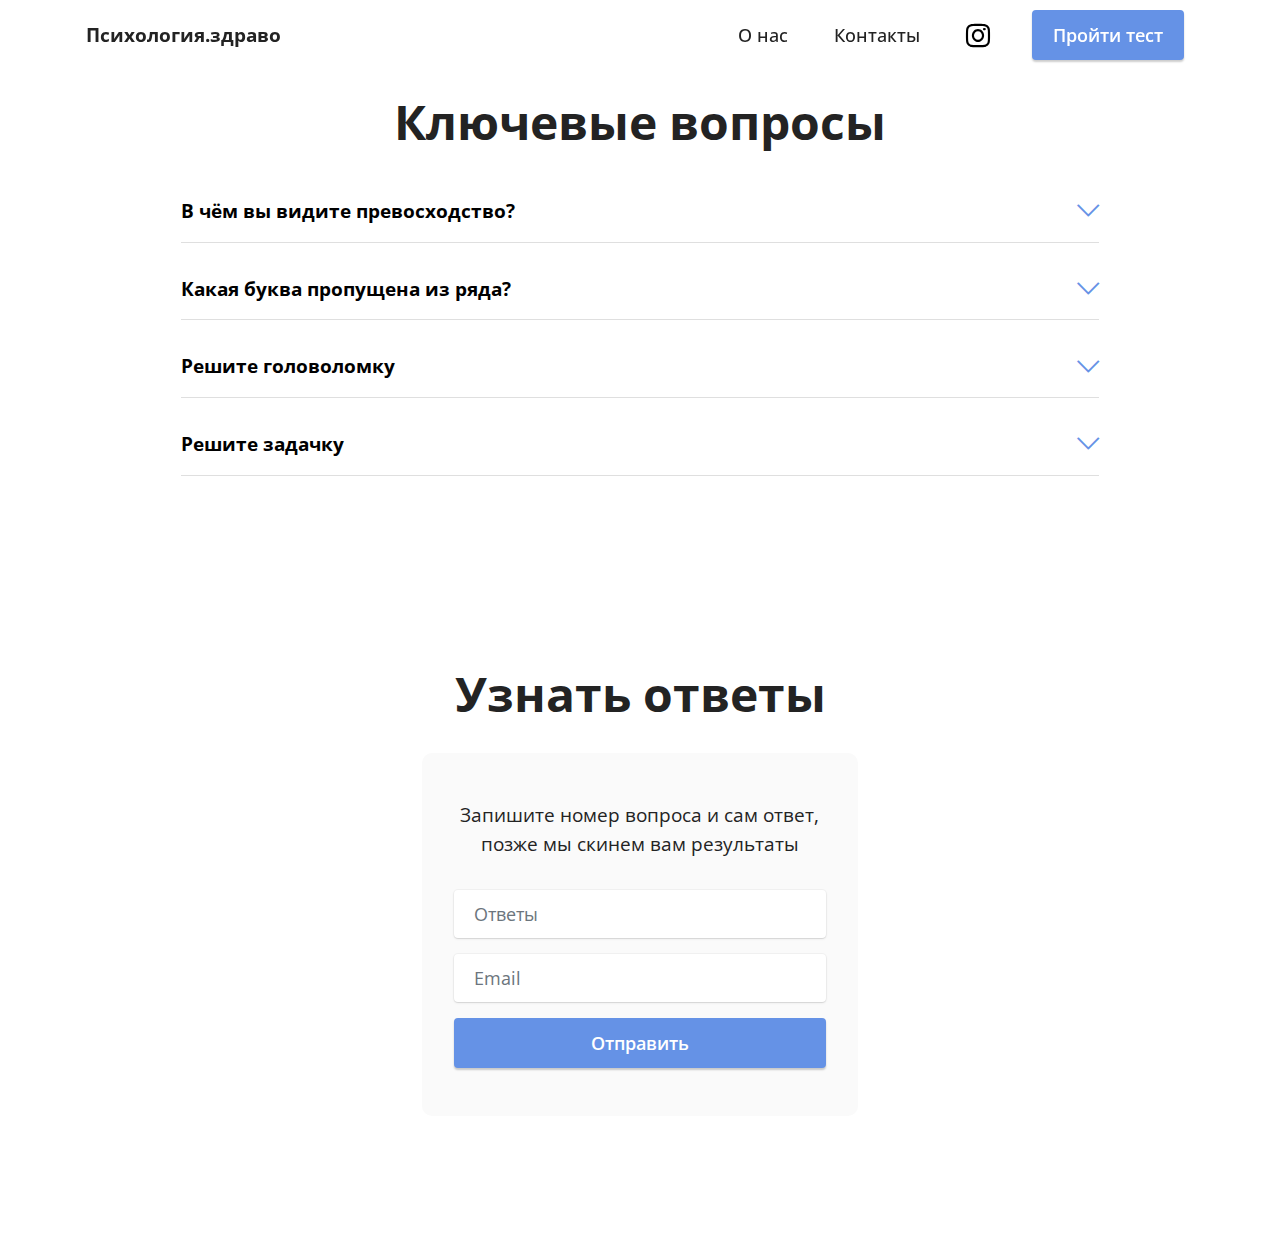
==== page1.html @ 2d4d1497 "Add files via upload" ====
<!DOCTYPE html>
<html  >
<head>
  <!-- Site made with Mobirise Website Builder v5.6.13, https://mobirise.com -->
  <meta charset="UTF-8">
  <meta http-equiv="X-UA-Compatible" content="IE=edge">
  <meta name="generator" content="Mobirise v5.6.13, mobirise.com">
  <meta name="twitter:card" content="summary_large_image"/>
  <meta name="twitter:image:src" content="">
  <meta property="og:image" content="">
  <meta name="twitter:title" content="Тест IQ">
  <meta name="viewport" content="width=device-width, initial-scale=1, minimum-scale=1">
  <link rel="shortcut icon" href="assets/images/asana.png" type="image/x-icon">
  <meta name="description" content="Пройдите тест айкью быстро и качественно, мы зададим вам несколько вопросов, а по окончанию этого вы получите на почту свой результат">
  
  
  <title>Тест IQ</title>
  <link rel="stylesheet" href="assets/web/assets/mobirise-icons2/mobirise2.css">
  <link rel="stylesheet" href="assets/web/assets/mobirise-icons/mobirise-icons.css">
  <link rel="stylesheet" href="assets/bootstrap/css/bootstrap.min.css">
  <link rel="stylesheet" href="assets/bootstrap/css/bootstrap-grid.min.css">
  <link rel="stylesheet" href="assets/bootstrap/css/bootstrap-reboot.min.css">
  <link rel="stylesheet" href="assets/animatecss/animate.css">
  <link rel="stylesheet" href="assets/dropdown/css/style.css">
  <link rel="stylesheet" href="assets/socicon/css/styles.css">
  <link rel="stylesheet" href="assets/theme/css/style.css">
  <link rel="preload" href="https://fonts.googleapis.com/css?family=Open+Sans:300,400,500,600,700,800,300i,400i,500i,600i,700i,800i&display=swap" as="style" onload="this.onload=null;this.rel='stylesheet'">
  <noscript><link rel="stylesheet" href="https://fonts.googleapis.com/css?family=Open+Sans:300,400,500,600,700,800,300i,400i,500i,600i,700i,800i&display=swap"></noscript>
  <link rel="preload" as="style" href="assets/mobirise/css/mbr-additional.css"><link rel="stylesheet" href="assets/mobirise/css/mbr-additional.css" type="text/css">
  
  
  
  
</head>
<body>
  
  <section data-bs-version="5.1" class="menu menu3 cid-tv5mpr5dUQ" once="menu" id="menu3-5">
    
    <nav class="navbar navbar-dropdown navbar-fixed-top navbar-expand-lg">
        <div class="container">
            <div class="navbar-brand">
                
                <span class="navbar-caption-wrap"><a class="navbar-caption text-black text-primary display-7" href="index.html#header9-2">Психология.здраво</a></span>
            </div>
            <button class="navbar-toggler" type="button" data-toggle="collapse" data-bs-toggle="collapse" data-target="#navbarSupportedContent" data-bs-target="#navbarSupportedContent" aria-controls="navbarNavAltMarkup" aria-expanded="false" aria-label="Toggle navigation">
                <div class="hamburger">
                    <span></span>
                    <span></span>
                    <span></span>
                    <span></span>
                </div>
            </button>
            <div class="collapse navbar-collapse" id="navbarSupportedContent">
                <ul class="navbar-nav nav-dropdown" data-app-modern-menu="true"><li class="nav-item"><a class="nav-link link text-black text-primary display-4" href="index.html#features6-3">О нас</a></li>
                    
                    <li class="nav-item"><a class="nav-link link text-black text-primary display-4" href="index.html#form4-4">Контакты</a>
                    </li></ul>
                <div class="icons-menu">
                    <a class="iconfont-wrapper" href="https://instagram.com/804iq" target="_blank">
                        <span class="p-2 mbr-iconfont socicon-instagram socicon"></span>
                    </a>
                    
                    
                    
                </div>
                <div class="navbar-buttons mbr-section-btn"><a class="btn btn-primary display-4" href="index.html#header9-2">Пройти тест</a></div>
            </div>
        </div>
    </nav>
</section>

<section data-bs-version="5.1" class="content17 cid-tv5za9JLR6" id="content17-6">

    

    
    
    
    <div class="container">
        
            <div class="row justify-content-center">
                <div class="col-12 col-md-10">
                    <div class="section-head align-center mb-4">
                        <h3 class="mbr-section-title mb-0 mbr-fonts-style display-2"><strong>Ключевые вопросы</strong></h3>
                        
                    </div>
                    
                    <div id="bootstrap-toggle" class="toggle-panel accordionStyles tab-content">
                        <div class="card mb-3">
                            <div class="card-header" role="tab" id="headingOne">
                                <a role="button" class="collapsed panel-title text-black" data-toggle="collapse" data-bs-toggle="collapse" data-core="" href="#collapse1_6" aria-expanded="false" aria-controls="collapse1">
                                    <h6 class="panel-title-edit mbr-fonts-style mb-0 display-7"><strong>В чём вы видите превосходство?</strong></h6>
                                    <span class="sign mbr-iconfont mbri-arrow-down"></span>
                                </a>
                            </div>
                            <div id="collapse1_6" class="panel-collapse noScroll collapse" role="tabpanel" aria-labelledby="headingOne">
                                <div class="panel-body">
                                    <p class="mbr-fonts-style panel-text display-7"><a href="page1.html#form7-7" class="text-primary">Ответить можно здесь</a></p>
                                </div>
                            </div>
                        </div>
                        <div class="card mb-3">
                            <div class="card-header" role="tab" id="headingTwo">
                                <a role="button" class="collapsed panel-title text-black" data-toggle="collapse" data-bs-toggle="collapse" data-core="" href="#collapse2_6" aria-expanded="false" aria-controls="collapse2">
                                    <h6 class="panel-title-edit mbr-fonts-style mb-0 display-7"><strong>Какая буква пропущена из ряда?</strong></h6>
                                    <span class="sign mbr-iconfont mbri-arrow-down"></span>
                                </a>

                            </div>
                            <div id="collapse2_6" class="panel-collapse noScroll collapse" role="tabpanel" aria-labelledby="headingTwo">
                                <div class="panel-body">
                                    <p class="mbr-fonts-style panel-text display-7">Задача: Й, Ц, У, К, Е, <strong>?</strong>, Г, Ш, Т, <strong>?</strong>, Б<br><a href="page1.html#form7-7" class="text-primary">Ответить</a></p>
                                </div>
                            </div>
                        </div>
                        <div class="card mb-3">
                            <div class="card-header" role="tab" id="headingThree">
                                <a role="button" class="collapsed panel-title text-black" data-toggle="collapse" data-bs-toggle="collapse" data-core="" href="#collapse3_6" aria-expanded="false" aria-controls="collapse3">
                                    <h6 class="panel-title-edit mbr-fonts-style mb-0 display-7"><strong>Решите головоломку</strong></h6>
                                    <span class="sign mbr-iconfont mbri-arrow-down"></span>
                                </a>
                            </div>
                            <div id="collapse3_6" class="panel-collapse noScroll collapse" role="tabpanel" aria-labelledby="headingThree">
                                <div class="panel-body">
                                    <p class="mbr-fonts-style panel-text display-7">Задача:&nbsp;У Олиной мамы пять дочек:&nbsp;Вика, Аня, Марта, Кира...&nbsp;Как зовут пятую?<br><a href="page1.html#form7-7" class="text-primary">Ответить</a></p>
                                </div>
                            </div>
                        </div>
                        <div class="card mb-3">
                            <div class="card-header" role="tab" id="headingThree">
                                <a role="button" class="collapsed panel-title text-black" data-toggle="collapse" data-bs-toggle="collapse" data-core="" href="#collapse4_6" aria-expanded="false" aria-controls="collapse4">
                                    <h6 class="panel-title-edit mbr-fonts-style mb-0 display-7"><strong>Решите задачку</strong></h6>
                                    <span class="sign mbr-iconfont mbri-arrow-down"></span>
                                </a>
                            </div>
                            <div id="collapse4_6" class="panel-collapse noScroll collapse" role="tabpanel" aria-labelledby="headingThree">
                                <div class="panel-body">
                                    <p class="mbr-fonts-style panel-text display-7">Задача: A = 5, B = 6,&nbsp;<br>A + B + C + F = 35<br>F = 20 C-?<br><a href="page1.html#form7-7" class="text-primary">Ответить</a></p>
                                </div>
                            </div>
                        </div>
                        
                        
                    </div>
                </div>
            </div>
        </div>
</section>

<section data-bs-version="5.1" class="form7 cid-tv5AXmOUPk" id="form7-7">
    
    
    <div class="container">
        <div class="mbr-section-head">
            <h3 class="mbr-section-title mbr-fonts-style align-center mb-0 display-2">
                <strong>Узнать ответы</strong></h3>
            
        </div>
        <div class="row justify-content-center mt-4">
            <div class="col-lg-8 mx-auto mbr-form" data-form-type="formoid">
                <form action="https://mobirise.eu/" method="POST" class="mbr-form form-with-styler mx-auto" data-form-title="Form Name"><input type="hidden" name="email" data-form-email="true" value="tajCOZsNM5Z9wpF9ktqjJ62nIqfDbxr8/56FH30RCK6PD4vk6L/sU8yWtzerhhw2M1IbsQ3gf+SK5UdY8SZ51PmZENV7bjsayRoNKy1SB1GEe6fpuJ5K7o0EusLsfrA8">
                    <p class="mbr-text mbr-fonts-style align-center mb-4 display-7">
                        Запишите номер вопроса и сам ответ, позже мы скинем вам результаты</p>
                    <div class="row">
                        <div hidden="hidden" data-form-alert="" class="alert alert-success col-12">Спасибо за прохождение!</div>
                        <div hidden="hidden" data-form-alert-danger="" class="alert alert-danger col-12">
                            Oops...! some problem!
                        </div>
                    </div>
                    <div class="dragArea row">
                        <div class="col-lg-12 col-md-12 col-sm-12 form-group mb-3" data-for="name">
                            <input type="text" name="name" placeholder="Ответы" data-form-field="name" class="form-control" value="" id="name-form7-7">
                        </div>
                        <div class="col-lg-12 col-md-12 col-sm-12 form-group mb-3" data-for="email">
                            <input type="email" name="email" placeholder="Email" data-form-field="email" class="form-control" value="" id="email-form7-7">
                        </div>
                        
                        <div class="col-auto mbr-section-btn align-center"><button type="submit" class="btn btn-primary display-4">Отправить</button></div>
                    </div>
                </form>
            </div>
        </div>
    </div>
</section><section class="display-7" style="padding: 0;align-items: center;justify-content: center;flex-wrap: wrap;    align-content: center;display: flex;position: relative;height: 4rem;"><a href="https://mobiri.se/2870468" style="flex: 1 1;height: 4rem;position: absolute;width: 100%;z-index: 1;"><img alt="" style="height: 4rem;" src="[data-uri]"></a><p style="margin: 0;text-align: center;" class="display-7">Designed with &#8204;</p><a style="z-index:1" href="https://mobirise.com"> Website Builder Software</a></section><script src="assets/bootstrap/js/bootstrap.bundle.min.js"></script>  <script src="assets/smoothscroll/smooth-scroll.js"></script>  <script src="assets/ytplayer/index.js"></script>  <script src="assets/dropdown/js/navbar-dropdown.js"></script>  <script src="assets/mbr-switch-arrow/mbr-switch-arrow.js"></script>  <script src="assets/theme/js/script.js"></script>  <script src="assets/formoid/formoid.min.js"></script>  
  
  
 <div id="scrollToTop" class="scrollToTop mbr-arrow-up"><a style="text-align: center;"><i class="mbr-arrow-up-icon mbr-arrow-up-icon-cm cm-icon cm-icon-smallarrow-up"></i></a></div>
    <input name="animation" type="hidden">
  </body>
</html>
---- assets/web/assets/mobirise-icons2/mobirise2.css ----
@font-face {
  font-family: 'Moririse2';
  font-display: swap;
  src:  url('mobirise2.eot?f2bix4');
  src:  url('mobirise2.eot?f2bix4#iefix') format('embedded-opentype'),
    url('mobirise2.ttf?f2bix4') format('truetype'),
    url('mobirise2.woff?f2bix4') format('woff'),
    url('mobirise2.svg?f2bix4#mobirise2') format('svg');
  font-weight: normal;
  font-style: normal;
}

[class^="mobi-"], [class*=" mobi-"] {
  /* use !important to prevent issues with browser extensions that change fonts */
  font-family: 'Moririse2' !important;
  speak: none;
  font-style: normal;
  font-weight: normal;
  font-variant: normal;
  text-transform: none;
  line-height: 1;

  /* Better Font Rendering =========== */
  -webkit-font-smoothing: antialiased;
  -moz-osx-font-smoothing: grayscale;
}

.mobi-mbri-add-submenu:before {
  content: "\e900";
}
.mobi-mbri-alert:before {
  content: "\e901";
}
.mobi-mbri-align-center:before {
  content: "\e902";
}
.mobi-mbri-align-justify:before {
  content: "\e903";
}
.mobi-mbri-align-left:before {
  content: "\e904";
}
.mobi-mbri-align-right:before {
  content: "\e905";
}
.mobi-mbri-android:before {
  content: "\e906";
}
.mobi-mbri-apple:before {
  content: "\e907";
}
.mobi-mbri-arrow-down:before {
  content: "\e908";
}
.mobi-mbri-arrow-next:before {
  content: "\e909";
}
.mobi-mbri-arrow-prev:before {
  content: "\e90a";
}
.mobi-mbri-arrow-up:before {
  content: "\e90b";
}
.mobi-mbri-bold:before {
  content: "\e90c";
}
.mobi-mbri-bookmark:before {
  content: "\e90d";
}
.mobi-mbri-bootstrap:before {
  content: "\e90e";
}
.mobi-mbri-briefcase:before {
  content: "\e90f";
}
.mobi-mbri-browse:before {
  content: "\e910";
}
.mobi-mbri-bulleted-list:before {
  content: "\e911";
}
.mobi-mbri-calendar:before {
  content: "\e912";
}
.mobi-mbri-camera:before {
  content: "\e913";
}
.mobi-mbri-cart-add:before {
  content: "\e914";
}
.mobi-mbri-cart-full:before {
  content: "\e915";
}
.mobi-mbri-cash:before {
  content: "\e916";
}
.mobi-mbri-change-style:before {
  content: "\e917";
}
.mobi-mbri-chat:before {
  content: "\e918";
}
.mobi-mbri-clock:before {
  content: "\e919";
}
.mobi-mbri-close:before {
  content: "\e91a";
}
.mobi-mbri-cloud:before {
  content: "\e91b";
}
.mobi-mbri-code:before {
  content: "\e91c";
}
.mobi-mbri-contact-form:before {
  content: "\e91d";
}
.mobi-mbri-credit-card:before {
  content: "\e91e";
}
.mobi-mbri-cursor-click:before {
  content: "\e91f";
}
.mobi-mbri-cust-feedback:before {
  content: "\e920";
}
.mobi-mbri-database:before {
  content: "\e921";
}
.mobi-mbri-delivery:before {
  content: "\e922";
}
.mobi-mbri-desktop:before {
  content: "\e923";
}
.mobi-mbri-devices:before {
  content: "\e924";
}
.mobi-mbri-down:before {
  content: "\e925";
}
.mobi-mbri-download-2:before {
  content: "\e926";
}
.mobi-mbri-download:before {
  content: "\e927";
}
.mobi-mbri-drag-n-drop-2:before {
  content: "\e928";
}
.mobi-mbri-drag-n-drop:before {
  content: "\e929";
}
.mobi-mbri-edit-2:before {
  content: "\e92a";
}
.mobi-mbri-edit:before {
  content: "\e92b";
}
.mobi-mbri-error:before {
  content: "\e92c";
}
.mobi-mbri-extension:before {
  content: "\e92d";
}
.mobi-mbri-features:before {
  content: "\e92e";
}
.mobi-mbri-file:before {
  content: "\e92f";
}
.mobi-mbri-flag:before {
  content: "\e930";
}
.mobi-mbri-folder:before {
  content: "\e931";
}
.mobi-mbri-gift:before {
  content: "\e932";
}
.mobi-mbri-github:before {
  content: "\e933";
}
.mobi-mbri-globe-2:before {
  content: "\e934";
}
.mobi-mbri-globe:before {
  content: "\e935";
}
.mobi-mbri-growing-chart:before {
  content: "\e936";
}
.mobi-mbri-hearth:before {
  content: "\e937";
}
.mobi-mbri-help:before {
  content: "\e938";
}
.mobi-mbri-home:before {
  content: "\e939";
}
.mobi-mbri-hot-cup:before {
  content: "\e93a";
}
.mobi-mbri-idea:before {
  content: "\e93b";
}
.mobi-mbri-image-gallery:before {
  content: "\e93c";
}
.mobi-mbri-image-slider:before {
  content: "\e93d";
}
.mobi-mbri-info:before {
  content: "\e93e";
}
.mobi-mbri-italic:before {
  content: "\e93f";
}
.mobi-mbri-key:before {
  content: "\e940";
}
.mobi-mbri-laptop:before {
  content: "\e941";
}
.mobi-mbri-layers:before {
  content: "\e942";
}
.mobi-mbri-left-right:before {
  content: "\e943";
}
.mobi-mbri-left:before {
  content: "\e944";
}
.mobi-mbri-letter:before {
  content: "\e945";
}
.mobi-mbri-like:before {
  content: "\e946";
}
.mobi-mbri-link:before {
  content: "\e947";
}
.mobi-mbri-lock:before {
  content: "\e948";
}
.mobi-mbri-login:before {
  content: "\e949";
}
.mobi-mbri-logout:before {
  content: "\e94a";
}
.mobi-mbri-magic-stick:before {
  content: "\e94b";
}
.mobi-mbri-map-pin:before {
  content: "\e94c";
}
.mobi-mbri-menu:before {
  content: "\e94d";
}
.mobi-mbri-mobile-2:before {
  content: "\e94e";
}
.mobi-mbri-mobile-horizontal:before {
  content: "\e94f";
}
.mobi-mbri-mobile:before {
  content: "\e950";
}
.mobi-mbri-mobirise:before {
  content: "\e951";
}
.mobi-mbri-more-horizontal:before {
  content: "\e952";
}
.mobi-mbri-more-vertical:before {
  content: "\e953";
}
.mobi-mbri-music:before {
  content: "\e954";
}
.mobi-mbri-new-file:before {
  content: "\e955";
}
.mobi-mbri-numbered-list:before {
  content: "\e956";
}
.mobi-mbri-opened-folder:before {
  content: "\e957";
}
.mobi-mbri-pages:before {
  content: "\e958";
}
.mobi-mbri-paper-plane:before {
  content: "\e959";
}
.mobi-mbri-paperclip:before {
  content: "\e95a";
}
.mobi-mbri-phone:before {
  content: "\e95b";
}
.mobi-mbri-photo:before {
  content: "\e95c";
}
.mobi-mbri-photos:before {
  content: "\e95d";
}
.mobi-mbri-pin:before {
  content: "\e95e";
}
.mobi-mbri-play:before {
  content: "\e95f";
}
.mobi-mbri-plus:before {
  content: "\e960";
}
.mobi-mbri-preview:before {
  content: "\e961";
}
.mobi-mbri-print:before {
  content: "\e962";
}
.mobi-mbri-protect:before {
  content: "\e963";
}
.mobi-mbri-question:before {
  content: "\e964";
}
.mobi-mbri-quote-left:before {
  content: "\e965";
}
.mobi-mbri-quote-right:before {
  content: "\e966";
}
.mobi-mbri-redo:before {
  content: "\e967";
}
.mobi-mbri-refresh:before {
  content: "\e968";
}
.mobi-mbri-responsive-2:before {
  content: "\e969";
}
.mobi-mbri-responsive:before {
  content: "\e96a";
}
.mobi-mbri-right:before {
  content: "\e96b";
}
.mobi-mbri-rocket:before {
  content: "\e96c";
}
.mobi-mbri-sad-face:before {
  content: "\e96d";
}
.mobi-mbri-sale:before {
  content: "\e96e";
}
.mobi-mbri-save:before {
  content: "\e96f";
}
.mobi-mbri-search:before {
  content: "\e970";
}
.mobi-mbri-setting-2:before {
  content: "\e971";
}
.mobi-mbri-setting-3:before {
  content: "\e972";
}
.mobi-mbri-setting:before {
  content: "\e973";
}
.mobi-mbri-share:before {
  content: "\e974";
}
.mobi-mbri-shopping-bag:before {
  content: "\e975";
}
.mobi-mbri-shopping-basket:before {
  content: "\e976";
}
.mobi-mbri-shopping-cart:before {
  content: "\e977";
}
.mobi-mbri-sites:before {
  content: "\e978";
}
.mobi-mbri-smile-face:before {
  content: "\e979";
}
.mobi-mbri-speed:before {
  content: "\e97a";
}
.mobi-mbri-star:before {
  content: "\e97b";
}
.mobi-mbri-success:before {
  content: "\e97c";
}
.mobi-mbri-sun:before {
  content: "\e97d";
}
.mobi-mbri-sun2:before {
  content: "\e97e";
}
.mobi-mbri-tablet-vertical:before {
  content: "\e97f";
}
.mobi-mbri-tablet:before {
  content: "\e980";
}
.mobi-mbri-target:before {
  content: "\e981";
}
.mobi-mbri-timer:before {
  content: "\e982";
}
.mobi-mbri-to-ftp:before {
  content: "\e983";
}
.mobi-mbri-to-local-drive:before {
  content: "\e984";
}
.mobi-mbri-touch-swipe:before {
  content: "\e985";
}
.mobi-mbri-touch:before {
  content: "\e986";
}
.mobi-mbri-trash:before {
  content: "\e987";
}
.mobi-mbri-underline:before {
  content: "\e988";
}
.mobi-mbri-undo:before {
  content: "\e989";
}
.mobi-mbri-unlink:before {
  content: "\e98a";
}
.mobi-mbri-unlock:before {
  content: "\e98b";
}
.mobi-mbri-up-down:before {
  content: "\e98c";
}
.mobi-mbri-up:before {
  content: "\e98d";
}
.mobi-mbri-update:before {
  content: "\e98e";
}
.mobi-mbri-upload-2:before {
  content: "\e98f";
}
.mobi-mbri-upload:before {
  content: "\e990";
}
.mobi-mbri-user-2:before {
  content: "\e991";
}
.mobi-mbri-user:before {
  content: "\e992";
}
.mobi-mbri-users:before {
  content: "\e993";
}
.mobi-mbri-video-play:before {
  content: "\e994";
}
.mobi-mbri-video:before {
  content: "\e995";
}
.mobi-mbri-watch:before {
  content: "\e996";
}
.mobi-mbri-website-theme-2:before {
  content: "\e997";
}
.mobi-mbri-website-theme:before {
  content: "\e998";
}
.mobi-mbri-wifi:before {
  content: "\e999";
}
.mobi-mbri-windows:before {
  content: "\e99a";
}
.mobi-mbri-zoom-in:before {
  content: "\e99b";
}
.mobi-mbri-zoom-out:before {
  content: "\e99c";
}
---- assets/web/assets/mobirise-icons/mobirise-icons.css ----
@font-face {
  font-family: 'MobiriseIcons';
  src:  url('mobirise-icons.eot?spat4u');
  src:  url('mobirise-icons.eot?spat4u#iefix') format('embedded-opentype'),
    url('mobirise-icons.ttf?spat4u') format('truetype'),
    url('mobirise-icons.woff?spat4u') format('woff'),
    url('mobirise-icons.svg?spat4u#MobiriseIcons') format('svg');
  font-weight: normal;
  font-style: normal;
  font-display: swap;
}

[class^="mbri-"], [class*=" mbri-"] {
  /* use !important to prevent issues with browser extensions that change fonts */
  font-family: MobiriseIcons !important;
  speak: none;
  font-style: normal;
  font-weight: normal;
  font-variant: normal;
  text-transform: none;
  line-height: 1;

  /* Better Font Rendering =========== */
  -webkit-font-smoothing: antialiased;
  -moz-osx-font-smoothing: grayscale;
}

.mbri-add-submenu:before {
  content: "\e900";
}
.mbri-alert:before {
  content: "\e901";
}
.mbri-align-center:before {
  content: "\e902";
}
.mbri-align-justify:before {
  content: "\e903";
}
.mbri-align-left:before {
  content: "\e904";
}
.mbri-align-right:before {
  content: "\e905";
}
.mbri-android:before {
  content: "\e906";
}
.mbri-apple:before {
  content: "\e907";
}
.mbri-arrow-down:before {
  content: "\e908";
}
.mbri-arrow-next:before {
  content: "\e909";
}
.mbri-arrow-prev:before {
  content: "\e90a";
}
.mbri-arrow-up:before {
  content: "\e90b";
}
.mbri-bold:before {
  content: "\e90c";
}
.mbri-bookmark:before {
  content: "\e90d";
}
.mbri-bootstrap:before {
  content: "\e90e";
}
.mbri-briefcase:before {
  content: "\e90f";
}
.mbri-browse:before {
  content: "\e910";
}
.mbri-bulleted-list:before {
  content: "\e911";
}
.mbri-calendar:before {
  content: "\e912";
}
.mbri-camera:before {
  content: "\e913";
}
.mbri-cart-add:before {
  content: "\e914";
}
.mbri-cart-full:before {
  content: "\e915";
}
.mbri-cash:before {
  content: "\e916";
}
.mbri-change-style:before {
  content: "\e917";
}
.mbri-chat:before {
  content: "\e918";
}
.mbri-clock:before {
  content: "\e919";
}
.mbri-close:before {
  content: "\e91a";
}
.mbri-cloud:before {
  content: "\e91b";
}
.mbri-code:before {
  content: "\e91c";
}
.mbri-contact-form:before {
  content: "\e91d";
}
.mbri-credit-card:before {
  content: "\e91e";
}
.mbri-cursor-click:before {
  content: "\e91f";
}
.mbri-cust-feedback:before {
  content: "\e920";
}
.mbri-database:before {
  content: "\e921";
}
.mbri-delivery:before {
  content: "\e922";
}
.mbri-desktop:before {
  content: "\e923";
}
.mbri-devices:before {
  content: "\e924";
}
.mbri-down:before {
  content: "\e925";
}
.mbri-download:before {
  content: "\e989";
}
.mbri-drag-n-drop:before {
  content: "\e927";
}
.mbri-drag-n-drop2:before {
  content: "\e928";
}
.mbri-edit:before {
  content: "\e929";
}
.mbri-edit2:before {
  content: "\e92a";
}
.mbri-error:before {
  content: "\e92b";
}
.mbri-extension:before {
  content: "\e92c";
}
.mbri-features:before {
  content: "\e92d";
}
.mbri-file:before {
  content: "\e92e";
}
.mbri-flag:before {
  content: "\e92f";
}
.mbri-folder:before {
  content: "\e930";
}
.mbri-gift:before {
  content: "\e931";
}
.mbri-github:before {
  content: "\e932";
}
.mbri-globe:before {
  content: "\e933";
}
.mbri-globe-2:before {
  content: "\e934";
}
.mbri-growing-chart:before {
  content: "\e935";
}
.mbri-hearth:before {
  content: "\e936";
}
.mbri-help:before {
  content: "\e937";
}
.mbri-home:before {
  content: "\e938";
}
.mbri-hot-cup:before {
  content: "\e939";
}
.mbri-idea:before {
  content: "\e93a";
}
.mbri-image-gallery:before {
  content: "\e93b";
}
.mbri-image-slider:before {
  content: "\e93c";
}
.mbri-info:before {
  content: "\e93d";
}
.mbri-italic:before {
  content: "\e93e";
}
.mbri-key:before {
  content: "\e93f";
}
.mbri-laptop:before {
  content: "\e940";
}
.mbri-layers:before {
  content: "\e941";
}
.mbri-left-right:before {
  content: "\e942";
}
.mbri-left:before {
  content: "\e943";
}
.mbri-letter:before {
  content: "\e944";
}
.mbri-like:before {
  content: "\e945";
}
.mbri-link:before {
  content: "\e946";
}
.mbri-lock:before {
  content: "\e947";
}
.mbri-login:before {
  content: "\e948";
}
.mbri-logout:before {
  content: "\e949";
}
.mbri-magic-stick:before {
  content: "\e94a";
}
.mbri-map-pin:before {
  content: "\e94b";
}
.mbri-menu:before {
  content: "\e94c";
}
.mbri-mobile:before {
  content: "\e94d";
}
.mbri-mobile2:before {
  content: "\e94e";
}
.mbri-mobirise:before {
  content: "\e94f";
}
.mbri-more-horizontal:before {
  content: "\e950";
}
.mbri-more-vertical:before {
  content: "\e951";
}
.mbri-music:before {
  content: "\e952";
}
.mbri-new-file:before {
  content: "\e953";
}
.mbri-numbered-list:before {
  content: "\e954";
}
.mbri-opened-folder:before {
  content: "\e955";
}
.mbri-pages:before {
  content: "\e956";
}
.mbri-paper-plane:before {
  content: "\e957";
}
.mbri-paperclip:before {
  content: "\e958";
}
.mbri-photo:before {
  content: "\e959";
}
.mbri-photos:before {
  content: "\e95a";
}
.mbri-pin:before {
  content: "\e95b";
}
.mbri-play:before {
  content: "\e95c";
}
.mbri-plus:before {
  content: "\e95d";
}
.mbri-preview:before {
  content: "\e95e";
}
.mbri-print:before {
  content: "\e95f";
}
.mbri-protect:before {
  content: "\e960";
}
.mbri-question:before {
  content: "\e961";
}
.mbri-quote-left:before {
  content: "\e962";
}
.mbri-quote-right:before {
  content: "\e963";
}
.mbri-refresh:before {
  content: "\e964";
}
.mbri-responsive:before {
  content: "\e965";
}
.mbri-right:before {
  content: "\e966";
}
.mbri-rocket:before {
  content: "\e967";
}
.mbri-sad-face:before {
  content: "\e968";
}
.mbri-sale:before {
  content: "\e969";
}
.mbri-save:before {
  content: "\e96a";
}
.mbri-search:before {
  content: "\e96b";
}
.mbri-setting:before {
  content: "\e96c";
}
.mbri-setting2:before {
  content: "\e96d";
}
.mbri-setting3:before {
  content: "\e96e";
}
.mbri-share:before {
  content: "\e96f";
}
.mbri-shopping-bag:before {
  content: "\e970";
}
.mbri-shopping-basket:before {
  content: "\e971";
}
.mbri-shopping-cart:before {
  content: "\e972";
}
.mbri-sites:before {
  content: "\e973";
}
.mbri-smile-face:before {
  content: "\e974";
}
.mbri-speed:before {
  content: "\e975";
}
.mbri-star:before {
  content: "\e976";
}
.mbri-success:before {
  content: "\e977";
}
.mbri-sun:before {
  content: "\e978";
}
.mbri-sun2:before {
  content: "\e979";
}
.mbri-tablet:before {
  content: "\e97a";
}
.mbri-tablet-vertical:before {
  content: "\e97b";
}
.mbri-target:before {
  content: "\e97c";
}
.mbri-timer:before {
  content: "\e97d";
}
.mbri-to-ftp:before {
  content: "\e97e";
}
.mbri-to-local-drive:before {
  content: "\e97f";
}
.mbri-touch-swipe:before {
  content: "\e980";
}
.mbri-touch:before {
  content: "\e981";
}
.mbri-trash:before {
  content: "\e982";
}
.mbri-underline:before {
  content: "\e983";
}
.mbri-unlink:before {
  content: "\e984";
}
.mbri-unlock:before {
  content: "\e985";
}
.mbri-up-down:before {
  content: "\e986";
}
.mbri-up:before {
  content: "\e987";
}
.mbri-update:before {
  content: "\e988";
}
.mbri-upload:before {
 content: "\e926"; 
}
.mbri-user:before {
  content: "\e98a";
}
.mbri-user2:before {
  content: "\e98b";
}
.mbri-users:before {
  content: "\e98c";
}
.mbri-video:before {
  content: "\e98d";
}
.mbri-video-play:before {
  content: "\e98e";
}
.mbri-watch:before {
  content: "\e98f";
}
.mbri-website-theme:before {
  content: "\e990";
}
.mbri-wifi:before {
  content: "\e991";
}
.mbri-windows:before {
  content: "\e992";
}
.mbri-zoom-out:before {
  content: "\e993";
}
.mbri-redo:before {
  content: "\e994";
}
.mbri-undo:before {
  content: "\e995";
}
---- assets/dropdown/css/style.css ----
.navbar-dropdown {
  left: 0;
  padding: 0;
  position: absolute;
  right: 0;
  top: 0;
  transition: all 0.45s ease;
  z-index: 1030;
  background: #282828; }
  .navbar-dropdown .navbar-logo {
    margin-right: 0.8rem;
    transition: margin 0.3s ease-in-out;
    vertical-align: middle; }
    .navbar-dropdown .navbar-logo img {
      height: 3.125rem;
      transition: all 0.3s ease-in-out; }
    .navbar-dropdown .navbar-logo.mbr-iconfont {
      font-size: 3.125rem;
      line-height: 3.125rem; }
  .navbar-dropdown .navbar-caption {
    font-weight: 700;
    white-space: normal;
    vertical-align: -4px;
    line-height: 3.125rem !important; }
    .navbar-dropdown .navbar-caption, .navbar-dropdown .navbar-caption:hover {
      color: inherit;
      text-decoration: none; }
  .navbar-dropdown .mbr-iconfont + .navbar-caption {
    vertical-align: -1px; }
  .navbar-dropdown.navbar-fixed-top {
    position: fixed; }
  .navbar-dropdown .navbar-brand span {
    vertical-align: -4px; }
  .navbar-dropdown.bg-color.transparent {
    background: none; }
  .navbar-dropdown.navbar-short .navbar-brand {
    padding: 0.625rem 0; }
    .navbar-dropdown.navbar-short .navbar-brand span {
      vertical-align: -1px; }
  .navbar-dropdown.navbar-short .navbar-caption {
    line-height: 2.375rem !important;
    vertical-align: -2px; }
  .navbar-dropdown.navbar-short .navbar-logo {
    margin-right: 0.5rem; }
    .navbar-dropdown.navbar-short .navbar-logo img {
      height: 2.375rem; }
    .navbar-dropdown.navbar-short .navbar-logo.mbr-iconfont {
      font-size: 2.375rem;
      line-height: 2.375rem; }
  .navbar-dropdown.navbar-short .mbr-table-cell {
    height: 3.625rem; }
  .navbar-dropdown .navbar-close {
    left: 0.6875rem;
    position: fixed;
    top: 0.75rem;
    z-index: 1000; }
  .navbar-dropdown .hamburger-icon {
    content: "";
    display: inline-block;
    vertical-align: middle;
    width: 16px;
    -webkit-box-shadow: 0 -6px 0 1px #282828,0 0 0 1px #282828,0 6px 0 1px #282828;
    -moz-box-shadow: 0 -6px 0 1px #282828,0 0 0 1px #282828,0 6px 0 1px #282828;
    box-shadow: 0 -6px 0 1px #282828,0 0 0 1px #282828,0 6px 0 1px #282828; }

.dropdown-menu .dropdown-toggle[data-toggle="dropdown-submenu"]::after {
  border-bottom: 0.35em solid transparent;
  border-left: 0.35em solid;
  border-right: 0;
  border-top: 0.35em solid transparent;
  margin-left: 0.3rem; }

.dropdown-menu .dropdown-item:focus {
  outline: 0; }

.nav-dropdown {
  font-size: 0.75rem;
  font-weight: 500;
  height: auto !important; }
  .nav-dropdown .nav-btn {
    padding-left: 1rem; }
  .nav-dropdown .link {
    margin: .667em 1.667em;
    font-weight: 500;
    padding: 0;
    transition: color .2s ease-in-out; }
    .nav-dropdown .link.dropdown-toggle {
      margin-right: 2.583em; }
      .nav-dropdown .link.dropdown-toggle::after {
        margin-left: .25rem;
        border-top: 0.35em solid;
        border-right: 0.35em solid transparent;
        border-left: 0.35em solid transparent;
        border-bottom: 0; }
      .nav-dropdown .link.dropdown-toggle[aria-expanded="true"] {
        margin: 0;
        padding: 0.667em 3.263em  0.667em 1.667em; }
  .nav-dropdown .link::after,
  .nav-dropdown .dropdown-item::after {
    color: inherit; }
  .nav-dropdown .btn {
    font-size: 0.75rem;
    font-weight: 700;
    letter-spacing: 0;
    margin-bottom: 0;
    padding-left: 1.25rem;
    padding-right: 1.25rem; }
  .nav-dropdown .dropdown-menu {
    border-radius: 0;
    border: 0;
    left: 0;
    margin: 0;
    padding-bottom: 1.25rem;
    padding-top: 1.25rem;
    position: relative; }
  .nav-dropdown .dropdown-submenu {
    margin-left: 0.125rem;
    top: 0; }
  .nav-dropdown .dropdown-item {
    font-weight: 500;
    line-height: 2;
    padding: 0.3846em 4.615em 0.3846em 1.5385em;
    position: relative;
    transition: color .2s ease-in-out, background-color .2s ease-in-out; }
    .nav-dropdown .dropdown-item::after {
      margin-top: -0.3077em;
      position: absolute;
      right: 1.1538em;
      top: 50%; }
    .nav-dropdown .dropdown-item:focus, .nav-dropdown .dropdown-item:hover {
      background: none; }

@media (max-width: 767px) {
  .nav-dropdown.navbar-toggleable-sm {
    bottom: 0;
    display: none;
    left: 0;
    overflow-x: hidden;
    position: fixed;
    top: 0;
    transform: translateX(-100%);
    -ms-transform: translateX(-100%);
    -webkit-transform: translateX(-100%);
    width: 18.75rem;
    z-index: 999; } }
.nav-dropdown.navbar-toggleable-xl {
  bottom: 0;
  display: none;
  left: 0;
  overflow-x: hidden;
  position: fixed;
  top: 0;
  transform: translateX(-100%);
  -ms-transform: translateX(-100%);
  -webkit-transform: translateX(-100%);
  width: 18.75rem;
  z-index: 999; }

.nav-dropdown-sm {
  display: block !important;
  overflow-x: hidden;
  overflow: auto;
  padding-top: 3.875rem; }
  .nav-dropdown-sm::after {
    content: "";
    display: block;
    height: 3rem;
    width: 100%; }
  .nav-dropdown-sm.collapse.in ~ .navbar-close {
    display: block !important; }
  .nav-dropdown-sm.collapsing, .nav-dropdown-sm.collapse.in {
    transform: translateX(0);
    -ms-transform: translateX(0);
    -webkit-transform: translateX(0);
    transition: all 0.25s ease-out;
    -webkit-transition: all 0.25s ease-out;
    background: #282828; }
  .nav-dropdown-sm.collapsing[aria-expanded="false"] {
    transform: translateX(-100%);
    -ms-transform: translateX(-100%);
    -webkit-transform: translateX(-100%); }
  .nav-dropdown-sm .nav-item {
    display: block;
    margin-left: 0 !important;
    padding-left: 0; }
  .nav-dropdown-sm .link,
  .nav-dropdown-sm .dropdown-item {
    border-top: 1px dotted rgba(255, 255, 255, 0.1);
    font-size: 0.8125rem;
    line-height: 1.6;
    margin: 0 !important;
    padding: 0.875rem 2.4rem 0.875rem 1.5625rem !important;
    position: relative;
    white-space: normal; }
    .nav-dropdown-sm .link:focus, .nav-dropdown-sm .link:hover,
    .nav-dropdown-sm .dropdown-item:focus,
    .nav-dropdown-sm .dropdown-item:hover {
      background: rgba(0, 0, 0, 0.2) !important;
      color: #c0a375; }
  .nav-dropdown-sm .nav-btn {
    position: relative;
    padding: 1.5625rem 1.5625rem 0 1.5625rem; }
    .nav-dropdown-sm .nav-btn::before {
      border-top: 1px dotted rgba(255, 255, 255, 0.1);
      content: "";
      left: 0;
      position: absolute;
      top: 0;
      width: 100%; }
    .nav-dropdown-sm .nav-btn + .nav-btn {
      padding-top: 0.625rem; }
      .nav-dropdown-sm .nav-btn + .nav-btn::before {
        display: none; }
  .nav-dropdown-sm .btn {
    padding: 0.625rem 0; }
  .nav-dropdown-sm .dropdown-toggle[data-toggle="dropdown-submenu"]::after {
    margin-left: .25rem;
    border-top: 0.35em solid;
    border-right: 0.35em solid transparent;
    border-left: 0.35em solid transparent;
    border-bottom: 0; }
  .nav-dropdown-sm .dropdown-toggle[data-toggle="dropdown-submenu"][aria-expanded="true"]::after {
    border-top: 0;
    border-right: 0.35em solid transparent;
    border-left: 0.35em solid transparent;
    border-bottom: 0.35em solid; }
  .nav-dropdown-sm .dropdown-menu {
    margin: 0;
    padding: 0;
    position: relative;
    top: 0;
    left: 0;
    width: 100%;
    border: 0;
    float: none;
    border-radius: 0;
    background: none; }
  .nav-dropdown-sm .dropdown-submenu {
    left: 100%;
    margin-left: 0.125rem;
    margin-top: -1.25rem;
    top: 0; }

.navbar-toggleable-sm .nav-dropdown .dropdown-menu {
  position: absolute; }

.navbar-toggleable-sm .nav-dropdown .dropdown-submenu {
  left: 100%;
  margin-left: 0.125rem;
  margin-top: -1.25rem;
  top: 0; }

.navbar-toggleable-sm.opened .nav-dropdown .dropdown-menu {
  position: relative; }

.navbar-toggleable-sm.opened .nav-dropdown .dropdown-submenu {
  left: 0;
  margin-left: 00rem;
  margin-top: 0rem;
  top: 0; }

.is-builder .nav-dropdown.collapsing {
  transition: none !important; }
---- assets/socicon/css/styles.css ----
@charset "UTF-8";

@font-face {
  font-family: 'Socicon';
  src:  url('../fonts/socicon.eot');
  src:  url('../fonts/socicon.eot?#iefix') format('embedded-opentype'),
    url('../fonts/socicon.woff2') format('woff2'),
    url('../fonts/socicon.ttf') format('truetype'),
    url('../fonts/socicon.woff') format('woff'),
    url('../fonts/socicon.svg#socicon') format('svg');
  font-weight: normal;
  font-style: normal;
  font-display: swap;
}

[data-icon]:before {
  font-family: "socicon" !important;
  content: attr(data-icon);
  font-style: normal !important;
  font-weight: normal !important;
  font-variant: normal !important;
  text-transform: none !important;
  speak: none;
  line-height: 1;
  -webkit-font-smoothing: antialiased;
  -moz-osx-font-smoothing: grayscale;
}

[class^="socicon-"], [class*=" socicon-"] {
  /* use !important to prevent issues with browser extensions that change fonts */
  font-family: 'Socicon' !important;
  speak: none;
  font-style: normal;
  font-weight: normal;
  font-variant: normal;
  text-transform: none;
  line-height: 1;

  /* Better Font Rendering =========== */
  -webkit-font-smoothing: antialiased;
  -moz-osx-font-smoothing: grayscale;
}

.socicon-eitaa:before {
  content: "\e97c";
}
.socicon-soroush:before {
  content: "\e97d";
}
.socicon-bale:before {
  content: "\e97e";
}
.socicon-zazzle:before {
  content: "\e97b";
}
.socicon-society6:before {
  content: "\e97a";
}
.socicon-redbubble:before {
  content: "\e979";
}
.socicon-avvo:before {
  content: "\e978";
}
.socicon-stitcher:before {
  content: "\e977";
}
.socicon-googlehangouts:before {
  content: "\e974";
}
.socicon-dlive:before {
  content: "\e975";
}
.socicon-vsco:before {
  content: "\e976";
}
.socicon-flipboard:before {
  content: "\e973";
}
.socicon-ubuntu:before {
  content: "\e958";
}
.socicon-artstation:before {
  content: "\e959";
}
.socicon-invision:before {
  content: "\e95a";
}
.socicon-torial:before {
  content: "\e95b";
}
.socicon-collectorz:before {
  content: "\e95c";
}
.socicon-seenthis:before {
  content: "\e95d";
}
.socicon-googleplaymusic:before {
  content: "\e95e";
}
.socicon-debian:before {
  content: "\e95f";
}
.socicon-filmfreeway:before {
  content: "\e960";
}
.socicon-gnome:before {
  content: "\e961";
}
.socicon-itchio:before {
  content: "\e962";
}
.socicon-jamendo:before {
  content: "\e963";
}
.socicon-mix:before {
  content: "\e964";
}
.socicon-sharepoint:before {
  content: "\e965";
}
.socicon-tinder:before {
  content: "\e966";
}
.socicon-windguru:before {
  content: "\e967";
}
.socicon-cdbaby:before {
  content: "\e968";
}
.socicon-elementaryos:before {
  content: "\e969";
}
.socicon-stage32:before {
  content: "\e96a";
}
.socicon-tiktok:before {
  content: "\e96b";
}
.socicon-gitter:before {
  content: "\e96c";
}
.socicon-letterboxd:before {
  content: "\e96d";
}
.socicon-threema:before {
  content: "\e96e";
}
.socicon-splice:before {
  content: "\e96f";
}
.socicon-metapop:before {
  content: "\e970";
}
.socicon-naver:before {
  content: "\e971";
}
.socicon-remote:before {
  content: "\e972";
}
.socicon-internet:before {
  content: "\e957";
}
.socicon-moddb:before {
  content: "\e94b";
}
.socicon-indiedb:before {
  content: "\e94c";
}
.socicon-traxsource:before {
  content: "\e94d";
}
.socicon-gamefor:before {
  content: "\e94e";
}
.socicon-pixiv:before {
  content: "\e94f";
}
.socicon-myanimelist:before {
  content: "\e950";
}
.socicon-blackberry:before {
  content: "\e951";
}
.socicon-wickr:before {
  content: "\e952";
}
.socicon-spip:before {
  content: "\e953";
}
.socicon-napster:before {
  content: "\e954";
}
.socicon-beatport:before {
  content: "\e955";
}
.socicon-hackerone:before {
  content: "\e956";
}
.socicon-hackernews:before {
  content: "\e946";
}
.socicon-smashwords:before {
  content: "\e947";
}
.socicon-kobo:before {
  content: "\e948";
}
.socicon-bookbub:before {
  content: "\e949";
}
.socicon-mailru:before {
  content: "\e94a";
}
.socicon-gitlab:before {
  content: "\e945";
}
.socicon-instructables:before {
  content: "\e944";
}
.socicon-portfolio:before {
  content: "\e943";
}
.socicon-codered:before {
  content: "\e940";
}
.socicon-origin:before {
  content: "\e941";
}
.socicon-nextdoor:before {
  content: "\e942";
}
.socicon-udemy:before {
  content: "\e93f";
}
.socicon-livemaster:before {
  content: "\e93e";
}
.socicon-crunchbase:before {
  content: "\e93b";
}
.socicon-homefy:before {
  content: "\e93c";
}
.socicon-calendly:before {
  content: "\e93d";
}
.socicon-realtor:before {
  content: "\e90f";
}
.socicon-tidal:before {
  content: "\e910";
}
.socicon-qobuz:before {
  content: "\e911";
}
.socicon-natgeo:before {
  content: "\e912";
}
.socicon-mastodon:before {
  content: "\e913";
}
.socicon-unsplash:before {
  content: "\e914";
}
.socicon-homeadvisor:before {
  content: "\e915";
}
.socicon-angieslist:before {
  content: "\e916";
}
.socicon-codepen:before {
  content: "\e917";
}
.socicon-slack:before {
  content: "\e918";
}
.socicon-openaigym:before {
  content: "\e919";
}
.socicon-logmein:before {
  content: "\e91a";
}
.socicon-fiverr:before {
  content: "\e91b";
}
.socicon-gotomeeting:before {
  content: "\e91c";
}
.socicon-aliexpress:before {
  content: "\e91d";
}
.socicon-guru:before {
  content: "\e91e";
}
.socicon-appstore:before {
  content: "\e91f";
}
.socicon-homes:before {
  content: "\e920";
}
.socicon-zoom:before {
  content: "\e921";
}
.socicon-alibaba:before {
  content: "\e922";
}
.socicon-craigslist:before {
  content: "\e923";
}
.socicon-wix:before {
  content: "\e924";
}
.socicon-redfin:before {
  content: "\e925";
}
.socicon-googlecalendar:before {
  content: "\e926";
}
.socicon-shopify:before {
  content: "\e927";
}
.socicon-freelancer:before {
  content: "\e928";
}
.socicon-seedrs:before {
  content: "\e929";
}
.socicon-bing:before {
  content: "\e92a";
}
.socicon-doodle:before {
  content: "\e92b";
}
.socicon-bonanza:before {
  content: "\e92c";
}
.socicon-squarespace:before {
  content: "\e92d";
}
.socicon-toptal:before {
  content: "\e92e";
}
.socicon-gust:before {
  content: "\e92f";
}
.socicon-ask:before {
  content: "\e930";
}
.socicon-trulia:before {
  content: "\e931";
}
.socicon-loomly:before {
  content: "\e932";
}
.socicon-ghost:before {
  content: "\e933";
}
.socicon-upwork:before {
  content: "\e934";
}
.socicon-fundable:before {
  content: "\e935";
}
.socicon-booking:before {
  content: "\e936";
}
.socicon-googlemaps:before {
  content: "\e937";
}
.socicon-zillow:before {
  content: "\e938";
}
.socicon-niconico:before {
  content: "\e939";
}
.socicon-toneden:before {
  content: "\e93a";
}
.socicon-augment:before {
  content: "\e908";
}
.socicon-bitbucket:before {
  content: "\e909";
}
.socicon-fyuse:before {
  content: "\e90a";
}
.socicon-yt-gaming:before {
  content: "\e90b";
}
.socicon-sketchfab:before {
  content: "\e90c";
}
.socicon-mobcrush:before {
  content: "\e90d";
}
.socicon-microsoft:before {
  content: "\e90e";
}
.socicon-pandora:before {
  content: "\e907";
}
.socicon-messenger:before {
  content: "\e906";
}
.socicon-gamewisp:before {
  content: "\e905";
}
.socicon-bloglovin:before {
  content: "\e904";
}
.socicon-tunein:before {
  content: "\e903";
}
.socicon-gamejolt:before {
  content: "\e901";
}
.socicon-trello:before {
  content: "\e902";
}
.socicon-spreadshirt:before {
  content: "\e900";
}
.socicon-500px:before {
  content: "\e000";
}
.socicon-8tracks:before {
  content: "\e001";
}
.socicon-airbnb:before {
  content: "\e002";
}
.socicon-alliance:before {
  content: "\e003";
}
.socicon-amazon:before {
  content: "\e004";
}
.socicon-amplement:before {
  content: "\e005";
}
.socicon-android:before {
  content: "\e006";
}
.socicon-angellist:before {
  content: "\e007";
}
.socicon-apple:before {
  content: "\e008";
}
.socicon-appnet:before {
  content: "\e009";
}
.socicon-baidu:before {
  content: "\e00a";
}
.socicon-bandcamp:before {
  content: "\e00b";
}
.socicon-battlenet:before {
  content: "\e00c";
}
.socicon-mixer:before {
  content: "\e00d";
}
.socicon-bebee:before {
  content: "\e00e";
}
.socicon-bebo:before {
  content: "\e00f";
}
.socicon-behance:before {
  content: "\e010";
}
.socicon-blizzard:before {
  content: "\e011";
}
.socicon-blogger:before {
  content: "\e012";
}
.socicon-buffer:before {
  content: "\e013";
}
.socicon-chrome:before {
  content: "\e014";
}
.socicon-coderwall:before {
  content: "\e015";
}
.socicon-curse:before {
  content: "\e016";
}
.socicon-dailymotion:before {
  content: "\e017";
}
.socicon-deezer:before {
  content: "\e018";
}
.socicon-delicious:before {
  content: "\e019";
}
.socicon-deviantart:before {
  content: "\e01a";
}
.socicon-diablo:before {
  content: "\e01b";
}
.socicon-digg:before {
  content: "\e01c";
}
.socicon-discord:before {
  content: "\e01d";
}
.socicon-disqus:before {
  content: "\e01e";
}
.socicon-douban:before {
  content: "\e01f";
}
.socicon-draugiem:before {
  content: "\e020";
}
.socicon-dribbble:before {
  content: "\e021";
}
.socicon-drupal:before {
  content: "\e022";
}
.socicon-ebay:before {
  content: "\e023";
}
.socicon-ello:before {
  content: "\e024";
}
.socicon-endomodo:before {
  content: "\e025";
}
.socicon-envato:before {
  content: "\e026";
}
.socicon-etsy:before {
  content: "\e027";
}
.socicon-facebook:before {
  content: "\e028";
}
.socicon-feedburner:before {
  content: "\e029";
}
.socicon-filmweb:before {
  content: "\e02a";
}
.socicon-firefox:before {
  content: "\e02b";
}
.socicon-flattr:before {
  content: "\e02c";
}
.socicon-flickr:before {
  content: "\e02d";
}
.socicon-formulr:before {
  content: "\e02e";
}
.socicon-forrst:before {
  content: "\e02f";
}
.socicon-foursquare:before {
  content: "\e030";
}
.socicon-friendfeed:before {
  content: "\e031";
}
.socicon-github:before {
  content: "\e032";
}
.socicon-goodreads:before {
  content: "\e033";
}
.socicon-google:before {
  content: "\e034";
}
.socicon-googlescholar:before {
  content: "\e035";
}
.socicon-googlegroups:before {
  content: "\e036";
}
.socicon-googlephotos:before {
  content: "\e037";
}
.socicon-googleplus:before {
  content: "\e038";
}
.socicon-grooveshark:before {
  content: "\e039";
}
.socicon-hackerrank:before {
  content: "\e03a";
}
.socicon-hearthstone:before {
  content: "\e03b";
}
.socicon-hellocoton:before {
  content: "\e03c";
}
.socicon-heroes:before {
  content: "\e03d";
}
.socicon-smashcast:before {
  content: "\e03e";
}
.socicon-horde:before {
  content: "\e03f";
}
.socicon-houzz:before {
  content: "\e040";
}
.socicon-icq:before {
  content: "\e041";
}
.socicon-identica:before {
  content: "\e042";
}
.socicon-imdb:before {
  content: "\e043";
}
.socicon-instagram:before {
  content: "\e044";
}
.socicon-issuu:before {
  content: "\e045";
}
.socicon-istock:before {
  content: "\e046";
}
.socicon-itunes:before {
  content: "\e047";
}
.socicon-keybase:before {
  content: "\e048";
}
.socicon-lanyrd:before {
  content: "\e049";
}
.socicon-lastfm:before {
  content: "\e04a";
}
.socicon-line:before {
  content: "\e04b";
}
.socicon-linkedin:before {
  content: "\e04c";
}
.socicon-livejournal:before {
  content: "\e04d";
}
.socicon-lyft:before {
  content: "\e04e";
}
.socicon-macos:before {
  content: "\e04f";
}
.socicon-mail:before {
  content: "\e050";
}
.socicon-medium:before {
  content: "\e051";
}
.socicon-meetup:before {
  content: "\e052";
}
.socicon-mixcloud:before {
  content: "\e053";
}
.socicon-modelmayhem:before {
  content: "\e054";
}
.socicon-mumble:before {
  content: "\e055";
}
.socicon-myspace:before {
  content: "\e056";
}
.socicon-newsvine:before {
  content: "\e057";
}
.socicon-nintendo:before {
  content: "\e058";
}
.socicon-npm:before {
  content: "\e059";
}
.socicon-odnoklassniki:before {
  content: "\e05a";
}
.socicon-openid:before {
  content: "\e05b";
}
.socicon-opera:before {
  content: "\e05c";
}
.socicon-outlook:before {
  content: "\e05d";
}
.socicon-overwatch:before {
  content: "\e05e";
}
.socicon-patreon:before {
  content: "\e05f";
}
.socicon-paypal:before {
  content: "\e060";
}
.socicon-periscope:before {
  content: "\e061";
}
.socicon-persona:before {
  content: "\e062";
}
.socicon-pinterest:before {
  content: "\e063";
}
.socicon-play:before {
  content: "\e064";
}
.socicon-player:before {
  content: "\e065";
}
.socicon-playstation:before {
  content: "\e066";
}
.socicon-pocket:before {
  content: "\e067";
}
.socicon-qq:before {
  content: "\e068";
}
.socicon-quora:before {
  content: "\e069";
}
.socicon-raidcall:before {
  content: "\e06a";
}
.socicon-ravelry:before {
  content: "\e06b";
}
.socicon-reddit:before {
  content: "\e06c";
}
.socicon-renren:before {
  content: "\e06d";
}
.socicon-researchgate:before {
  content: "\e06e";
}
.socicon-residentadvisor:before {
  content: "\e06f";
}
.socicon-reverbnation:before {
  content: "\e070";
}
.socicon-rss:before {
  content: "\e071";
}
.socicon-sharethis:before {
  content: "\e072";
}
.socicon-skype:before {
  content: "\e073";
}
.socicon-slideshare:before {
  content: "\e074";
}
.socicon-smugmug:before {
  content: "\e075";
}
.socicon-snapchat:before {
  content: "\e076";
}
.socicon-songkick:before {
  content: "\e077";
}
.socicon-soundcloud:before {
  content: "\e078";
}
.socicon-spotify:before {
  content: "\e079";
}
.socicon-stackexchange:before {
  content: "\e07a";
}
.socicon-stackoverflow:before {
  content: "\e07b";
}
.socicon-starcraft:before {
  content: "\e07c";
}
.socicon-stayfriends:before {
  content: "\e07d";
}
.socicon-steam:before {
  content: "\e07e";
}
.socicon-storehouse:before {
  content: "\e07f";
}
.socicon-strava:before {
  content: "\e080";
}
.socicon-streamjar:before {
  content: "\e081";
}
.socicon-stumbleupon:before {
  content: "\e082";
}
.socicon-swarm:before {
  content: "\e083";
}
.socicon-teamspeak:before {
  content: "\e084";
}
.socicon-teamviewer:before {
  content: "\e085";
}
.socicon-technorati:before {
  content: "\e086";
}
.socicon-telegram:before {
  content: "\e087";
}
.socicon-tripadvisor:before {
  content: "\e088";
}
.socicon-tripit:before {
  content: "\e089";
}
.socicon-triplej:before {
  content: "\e08a";
}
.socicon-tumblr:before {
  content: "\e08b";
}
.socicon-twitch:before {
  content: "\e08c";
}
.socicon-twitter:before {
  content: "\e08d";
}
.socicon-uber:before {
  content: "\e08e";
}
.socicon-ventrilo:before {
  content: "\e08f";
}
.socicon-viadeo:before {
  content: "\e090";
}
.socicon-viber:before {
  content: "\e091";
}
.socicon-viewbug:before {
  content: "\e092";
}
.socicon-vimeo:before {
  content: "\e093";
}
.socicon-vine:before {
  content: "\e094";
}
.socicon-vkontakte:before {
  content: "\e095";
}
.socicon-warcraft:before {
  content: "\e096";
}
.socicon-wechat:before {
  content: "\e097";
}
.socicon-weibo:before {
  content: "\e098";
}
.socicon-whatsapp:before {
  content: "\e099";
}
.socicon-wikipedia:before {
  content: "\e09a";
}
.socicon-windows:before {
  content: "\e09b";
}
.socicon-wordpress:before {
  content: "\e09c";
}
.socicon-wykop:before {
  content: "\e09d";
}
.socicon-xbox:before {
  content: "\e09e";
}
.socicon-xing:before {
  content: "\e09f";
}
.socicon-yahoo:before {
  content: "\e0a0";
}
.socicon-yammer:before {
  content: "\e0a1";
}
.socicon-yandex:before {
  content: "\e0a2";
}
.socicon-yelp:before {
  content: "\e0a3";
}
.socicon-younow:before {
  content: "\e0a4";
}
.socicon-youtube:before {
  content: "\e0a5";
}
.socicon-zapier:before {
  content: "\e0a6";
}
.socicon-zerply:before {
  content: "\e0a7";
}
.socicon-zomato:before {
  content: "\e0a8";
}
.socicon-zynga:before {
  content: "\e0a9";
}
---- assets/theme/css/style.css ----
@charset "UTF-8";
section {
  background-color: #ffffff;
}

body {
  font-style: normal;
  line-height: 1.5;
  font-weight: 400;
  color: #232323;
  position: relative;
}

button {
  background-color: transparent;
  border-color: transparent;
}

section,
.container,
.container-fluid {
  position: relative;
  word-wrap: break-word;
}

a.mbr-iconfont:hover {
  text-decoration: none;
}

.article .lead p,
.article .lead ul,
.article .lead ol,
.article .lead pre,
.article .lead blockquote {
  margin-bottom: 0;
}

a {
  font-style: normal;
  font-weight: 400;
  cursor: pointer;
}
a, a:hover {
  text-decoration: none;
}

.mbr-section-title {
  font-style: normal;
  line-height: 1.3;
}

.mbr-section-subtitle {
  line-height: 1.3;
}

.mbr-text {
  font-style: normal;
  line-height: 1.7;
}

h1,
h2,
h3,
h4,
h5,
h6,
.display-1,
.display-2,
.display-4,
.display-5,
.display-7,
span,
p,
a {
  line-height: 1;
  word-break: break-word;
  word-wrap: break-word;
  font-weight: 400;
}

b,
strong {
  font-weight: bold;
}

input:-webkit-autofill, input:-webkit-autofill:hover, input:-webkit-autofill:focus, input:-webkit-autofill:active {
  transition-delay: 9999s;
  -webkit-transition-property: background-color, color;
  transition-property: background-color, color;
}

textarea[type=hidden] {
  display: none;
}

section {
  background-position: 50% 50%;
  background-repeat: no-repeat;
  background-size: cover;
}
section .mbr-background-video,
section .mbr-background-video-preview {
  position: absolute;
  bottom: 0;
  left: 0;
  right: 0;
  top: 0;
}

.hidden {
  visibility: hidden;
}

.mbr-z-index20 {
  z-index: 20;
}

/*! Base colors */
.mbr-white {
  color: #ffffff;
}

.mbr-black {
  color: #111111;
}

.mbr-bg-white {
  background-color: #ffffff;
}

.mbr-bg-black {
  background-color: #000000;
}

/*! Text-aligns */
.align-left {
  text-align: left;
}

.align-center {
  text-align: center;
}

.align-right {
  text-align: right;
}

/*! Font-weight  */
.mbr-light {
  font-weight: 300;
}

.mbr-regular {
  font-weight: 400;
}

.mbr-semibold {
  font-weight: 500;
}

.mbr-bold {
  font-weight: 700;
}

/*! Media  */
.media-content {
  flex-basis: 100%;
}

.media-container-row {
  display: flex;
  flex-direction: row;
  flex-wrap: wrap;
  justify-content: center;
  align-content: center;
  align-items: start;
}
.media-container-row .media-size-item {
  width: 400px;
}

.media-container-column {
  display: flex;
  flex-direction: column;
  flex-wrap: wrap;
  justify-content: center;
  align-content: center;
  align-items: stretch;
}
.media-container-column > * {
  width: 100%;
}

@media (min-width: 992px) {
  .media-container-row {
    flex-wrap: nowrap;
  }
}
figure {
  margin-bottom: 0;
  overflow: hidden;
}

figure[mbr-media-size] {
  transition: width 0.1s;
}

img,
iframe {
  display: block;
  width: 100%;
}

.card {
  background-color: transparent;
  border: none;
}

.card-box {
  width: 100%;
}

.card-img {
  text-align: center;
  flex-shrink: 0;
  -webkit-flex-shrink: 0;
}

.media {
  max-width: 100%;
  margin: 0 auto;
}

.mbr-figure {
  align-self: center;
}

.media-container > div {
  max-width: 100%;
}

.mbr-figure img,
.card-img img {
  width: 100%;
}

@media (max-width: 991px) {
  .media-size-item {
    width: auto !important;
  }

  .media {
    width: auto;
  }

  .mbr-figure {
    width: 100% !important;
  }
}
/*! Buttons */
.mbr-section-btn {
  margin-left: -0.6rem;
  margin-right: -0.6rem;
  font-size: 0;
}

.btn {
  font-weight: 600;
  border-width: 1px;
  font-style: normal;
  margin: 0.6rem 0.6rem;
  white-space: normal;
  transition: all 0.2s ease-in-out;
  display: inline-flex;
  align-items: center;
  justify-content: center;
  word-break: break-word;
}

.btn-sm {
  font-weight: 600;
  letter-spacing: 0px;
  transition: all 0.3s ease-in-out;
}

.btn-md {
  font-weight: 600;
  letter-spacing: 0px;
  transition: all 0.3s ease-in-out;
}

.btn-lg {
  font-weight: 600;
  letter-spacing: 0px;
  transition: all 0.3s ease-in-out;
}

.btn-form {
  margin: 0;
}
.btn-form:hover {
  cursor: pointer;
}

nav .mbr-section-btn {
  margin-left: 0rem;
  margin-right: 0rem;
}

/*! Btn icon margin */
.btn .mbr-iconfont,
.btn.btn-sm .mbr-iconfont {
  order: 1;
  cursor: pointer;
  margin-left: 0.5rem;
  vertical-align: sub;
}

.btn.btn-md .mbr-iconfont,
.btn.btn-md .mbr-iconfont {
  margin-left: 0.8rem;
}

.mbr-regular {
  font-weight: 400;
}

.mbr-semibold {
  font-weight: 500;
}

.mbr-bold {
  font-weight: 700;
}

[type=submit] {
  -webkit-appearance: none;
}

/*! Full-screen */
.mbr-fullscreen .mbr-overlay {
  min-height: 100vh;
}

.mbr-fullscreen {
  display: flex;
  display: -moz-flex;
  display: -ms-flex;
  display: -o-flex;
  align-items: center;
  min-height: 100vh;
  padding-top: 3rem;
  padding-bottom: 3rem;
}

/*! Map */
.map {
  height: 25rem;
  position: relative;
}
.map iframe {
  width: 100%;
  height: 100%;
}

/*! Scroll to top arrow */
.mbr-arrow-up {
  bottom: 25px;
  right: 90px;
  position: fixed;
  text-align: right;
  z-index: 5000;
  color: #ffffff;
  font-size: 22px;
}

.mbr-arrow-up a {
  background: rgba(0, 0, 0, 0.2);
  border-radius: 50%;
  color: #fff;
  display: inline-block;
  height: 60px;
  width: 60px;
  border: 2px solid #fff;
  outline-style: none !important;
  position: relative;
  text-decoration: none;
  transition: all 0.3s ease-in-out;
  cursor: pointer;
  text-align: center;
}
.mbr-arrow-up a:hover {
  background-color: rgba(0, 0, 0, 0.4);
}
.mbr-arrow-up a i {
  line-height: 60px;
}

.mbr-arrow-up-icon {
  display: block;
  color: #fff;
}

.mbr-arrow-up-icon::before {
  content: "›";
  display: inline-block;
  font-family: serif;
  font-size: 22px;
  line-height: 1;
  font-style: normal;
  position: relative;
  top: 6px;
  left: -4px;
  transform: rotate(-90deg);
}

/*! Arrow Down */
.mbr-arrow {
  position: absolute;
  bottom: 45px;
  left: 50%;
  width: 60px;
  height: 60px;
  cursor: pointer;
  background-color: rgba(80, 80, 80, 0.5);
  border-radius: 50%;
  transform: translateX(-50%);
}
@media (max-width: 767px) {
  .mbr-arrow {
    display: none;
  }
}
.mbr-arrow > a {
  display: inline-block;
  text-decoration: none;
  outline-style: none;
  -webkit-animation: arrowdown 1.7s ease-in-out infinite;
          animation: arrowdown 1.7s ease-in-out infinite;
  color: #ffffff;
}
.mbr-arrow > a > i {
  position: absolute;
  top: -2px;
  left: 15px;
  font-size: 2rem;
}

#scrollToTop a i::before {
  content: "";
  position: absolute;
  display: block;
  border-bottom: 2.5px solid #fff;
  border-left: 2.5px solid #fff;
  width: 27.8%;
  height: 27.8%;
  left: 50%;
  top: 51%;
  transform: translateY(-30%) translateX(-50%) rotate(135deg);
}

@keyframes arrowdown {
  0% {
    transform: translateY(0px);
  }
  50% {
    transform: translateY(-5px);
  }
  100% {
    transform: translateY(0px);
  }
}
@-webkit-keyframes arrowdown {
  0% {
    transform: translateY(0px);
  }
  50% {
    transform: translateY(-5px);
  }
  100% {
    transform: translateY(0px);
  }
}
@media (max-width: 500px) {
  .mbr-arrow-up {
    left: 0;
    right: 0;
    text-align: center;
  }
}
/*Gradients animation*/
@keyframes gradient-animation {
  from {
    background-position: 0% 100%;
    -webkit-animation-timing-function: ease-in-out;
            animation-timing-function: ease-in-out;
  }
  to {
    background-position: 100% 0%;
    -webkit-animation-timing-function: ease-in-out;
            animation-timing-function: ease-in-out;
  }
}
@-webkit-keyframes gradient-animation {
  from {
    background-position: 0% 100%;
    -webkit-animation-timing-function: ease-in-out;
            animation-timing-function: ease-in-out;
  }
  to {
    background-position: 100% 0%;
    -webkit-animation-timing-function: ease-in-out;
            animation-timing-function: ease-in-out;
  }
}
.bg-gradient {
  background-size: 200% 200%;
  animation: gradient-animation 5s infinite alternate;
  -webkit-animation: gradient-animation 5s infinite alternate;
}

.menu .navbar-brand {
  display: -webkit-flex;
}
.menu .navbar-brand span {
  display: flex;
  display: -webkit-flex;
}
.menu .navbar-brand .navbar-caption-wrap {
  display: -webkit-flex;
}
.menu .navbar-brand .navbar-logo img {
  display: -webkit-flex;
  width: auto;
}
@media (min-width: 768px) and (max-width: 991px) {
  .menu .navbar-toggleable-sm .navbar-nav {
    display: -ms-flexbox;
  }
}
@media (max-width: 991px) {
  .menu .navbar-collapse {
    max-height: 93.5vh;
  }
  .menu .navbar-collapse.show {
    overflow: auto;
  }
}
@media (min-width: 992px) {
  .menu .navbar-nav.nav-dropdown {
    display: -webkit-flex;
  }
  .menu .navbar-toggleable-sm .navbar-collapse {
    display: -webkit-flex !important;
  }
  .menu .collapsed .navbar-collapse {
    max-height: 93.5vh;
  }
  .menu .collapsed .navbar-collapse.show {
    overflow: auto;
  }
}
@media (max-width: 767px) {
  .menu .navbar-collapse {
    max-height: 80vh;
  }
}

.nav-link .mbr-iconfont {
  margin-right: 0.5rem;
}

.navbar {
  display: -webkit-flex;
  -webkit-flex-wrap: wrap;
  -webkit-align-items: center;
  -webkit-justify-content: space-between;
}

.navbar-collapse {
  -webkit-flex-basis: 100%;
  -webkit-flex-grow: 1;
  -webkit-align-items: center;
}

.nav-dropdown .link {
  padding: 0.667em 1.667em !important;
  margin: 0 !important;
}

.nav {
  display: -webkit-flex;
  -webkit-flex-wrap: wrap;
}

.row {
  display: -webkit-flex;
  -webkit-flex-wrap: wrap;
}

.justify-content-center {
  -webkit-justify-content: center;
}

.form-inline {
  display: -webkit-flex;
}

.card-wrapper {
  -webkit-flex: 1;
}

.carousel-control {
  z-index: 10;
  display: -webkit-flex;
}

.carousel-controls {
  display: -webkit-flex;
}

.media {
  display: -webkit-flex;
}

.form-group:focus {
  outline: none;
}

.jq-selectbox__select {
  padding: 7px 0;
  position: relative;
}

.jq-selectbox__dropdown {
  overflow: hidden;
  border-radius: 10px;
  position: absolute;
  top: 100%;
  left: 0 !important;
  width: 100% !important;
}

.jq-selectbox__trigger-arrow {
  right: 0;
  transform: translateY(-50%);
}

.jq-selectbox li {
  padding: 1.07em 0.5em;
}

input[type=range] {
  padding-left: 0 !important;
  padding-right: 0 !important;
}

.modal-dialog,
.modal-content {
  height: 100%;
}

.modal-dialog .carousel-inner {
  height: calc(100vh - 1.75rem);
}
@media (max-width: 575px) {
  .modal-dialog .carousel-inner {
    height: calc(100vh - 1rem);
  }
}

.carousel-item {
  text-align: center;
}

.carousel-item img {
  margin: auto;
}

.navbar-toggler {
  align-self: flex-start;
  padding: 0.25rem 0.75rem;
  font-size: 1.25rem;
  line-height: 1;
  background: transparent;
  border: 1px solid transparent;
  border-radius: 0.25rem;
}

.navbar-toggler:focus,
.navbar-toggler:hover {
  text-decoration: none;
  box-shadow: none;
}

.navbar-toggler-icon {
  display: inline-block;
  width: 1.5em;
  height: 1.5em;
  vertical-align: middle;
  content: "";
  background: no-repeat center center;
  background-size: 100% 100%;
}

.navbar-toggler-left {
  position: absolute;
  left: 1rem;
}

.navbar-toggler-right {
  position: absolute;
  right: 1rem;
}

.card-img {
  width: auto;
}

.menu .navbar.collapsed:not(.beta-menu) {
  flex-direction: column;
}

.carousel-item.active,
.carousel-item-next,
.carousel-item-prev {
  display: flex;
}

.note-air-layout .dropup .dropdown-menu,
.note-air-layout .navbar-fixed-bottom .dropdown .dropdown-menu {
  bottom: initial !important;
}

html,
body {
  height: auto;
  min-height: 100vh;
}

.dropup .dropdown-toggle::after {
  display: none;
}

.form-asterisk {
  font-family: initial;
  position: absolute;
  top: -2px;
  font-weight: normal;
}

.form-control-label {
  position: relative;
  cursor: pointer;
  margin-bottom: 0.357em;
  padding: 0;
}

.alert {
  color: #ffffff;
  border-radius: 0;
  border: 0;
  font-size: 1.1rem;
  line-height: 1.5;
  margin-bottom: 1.875rem;
  padding: 1.25rem;
  position: relative;
  text-align: center;
}
.alert.alert-form::after {
  background-color: inherit;
  bottom: -7px;
  content: "";
  display: block;
  height: 14px;
  left: 50%;
  margin-left: -7px;
  position: absolute;
  transform: rotate(45deg);
  width: 14px;
}

.form-control {
  background-color: #ffffff;
  background-clip: border-box;
  color: #232323;
  line-height: 1rem !important;
  height: auto;
  padding: 0.6rem 1.2rem;
  transition: border-color 0.25s ease 0s;
  border: 1px solid transparent !important;
  border-radius: 4px;
  box-shadow: rgba(0, 0, 0, 0.07) 0px 1px 1px 0px, rgba(0, 0, 0, 0.07) 0px 1px 3px 0px, rgba(0, 0, 0, 0.03) 0px 0px 0px 1px;
}
.form-active .form-control:invalid {
  border-color: red;
}

form .row {
  margin-left: -0.6rem;
  margin-right: -0.6rem;
}
form .row [class*=col] {
  padding-left: 0.6rem;
  padding-right: 0.6rem;
}

form .mbr-section-btn {
  margin: 0;
  padding-left: 0.6rem;
  padding-right: 0.6rem;
}

form .btn {
  display: flex;
  padding: 0.6rem 1.2rem;
  margin: 0;
}

form .form-check-input {
  margin-top: 0.5;
}

textarea.form-control {
  line-height: 1.5rem !important;
}

.form-group {
  margin-bottom: 1.2rem;
}

.form-control,
form .btn {
  min-height: 48px;
}

.gdpr-block label span.textGDPR input[name=gdpr] {
  top: 7px;
}

.form-control:focus {
  box-shadow: none;
}

:focus {
  outline: none;
}

.mbr-overlay {
  background-color: #000;
  bottom: 0;
  left: 0;
  opacity: 0.5;
  position: absolute;
  right: 0;
  top: 0;
  z-index: 0;
  pointer-events: none;
}

blockquote {
  font-style: italic;
  padding: 3rem;
  font-size: 1.09rem;
  position: relative;
  border-left: 3px solid;
}

ul,
ol,
pre,
blockquote {
  margin-bottom: 2.3125rem;
}

.mt-4 {
  margin-top: 2rem !important;
}

.mb-4 {
  margin-bottom: 2rem !important;
}

@media (min-width: 992px) {
  .container {
    padding-left: 16px;
    padding-right: 16px;
  }

  .row {
    margin-left: -16px;
    margin-right: -16px;
  }
  .row > [class*=col] {
    padding-left: 16px;
    padding-right: 16px;
  }
}
@media (min-width: 768px) {
  .container-fluid {
    padding-left: 32px;
    padding-right: 32px;
  }
}
@media (min-width: 768px) and (max-width: 991px) {
  .mbr-container {
    padding-left: 32px;
    padding-right: 32px;
  }
}
@media (max-width: 767px) {
  .mbr-container {
    padding-left: 16px;
    padding-right: 16px;
  }
}
.card-wrapper,
.item-wrapper {
  overflow: hidden;
}

.app-video-wrapper > img {
  opacity: 1;
}

.item {
  position: relative;
}

.dropdown-menu .dropdown-menu {
  left: 100%;
}

.dropdown-item + .dropdown-menu {
  display: none;
}

.dropdown-item:hover + .dropdown-menu,
.dropdown-menu:hover {
  display: block;
}

@media (min-aspect-ratio: 16/9) {
  .mbr-video-foreground {
    height: 300% !important;
    top: -100% !important;
  }
}
@media (max-aspect-ratio: 16/9) {
  .mbr-video-foreground {
    width: 300% !important;
    left: -100% !important;
  }
}.engine {
	position: absolute;
	text-indent: -2400px;
	text-align: center;
	padding: 0;
	top: 0;
	left: -2400px;
}
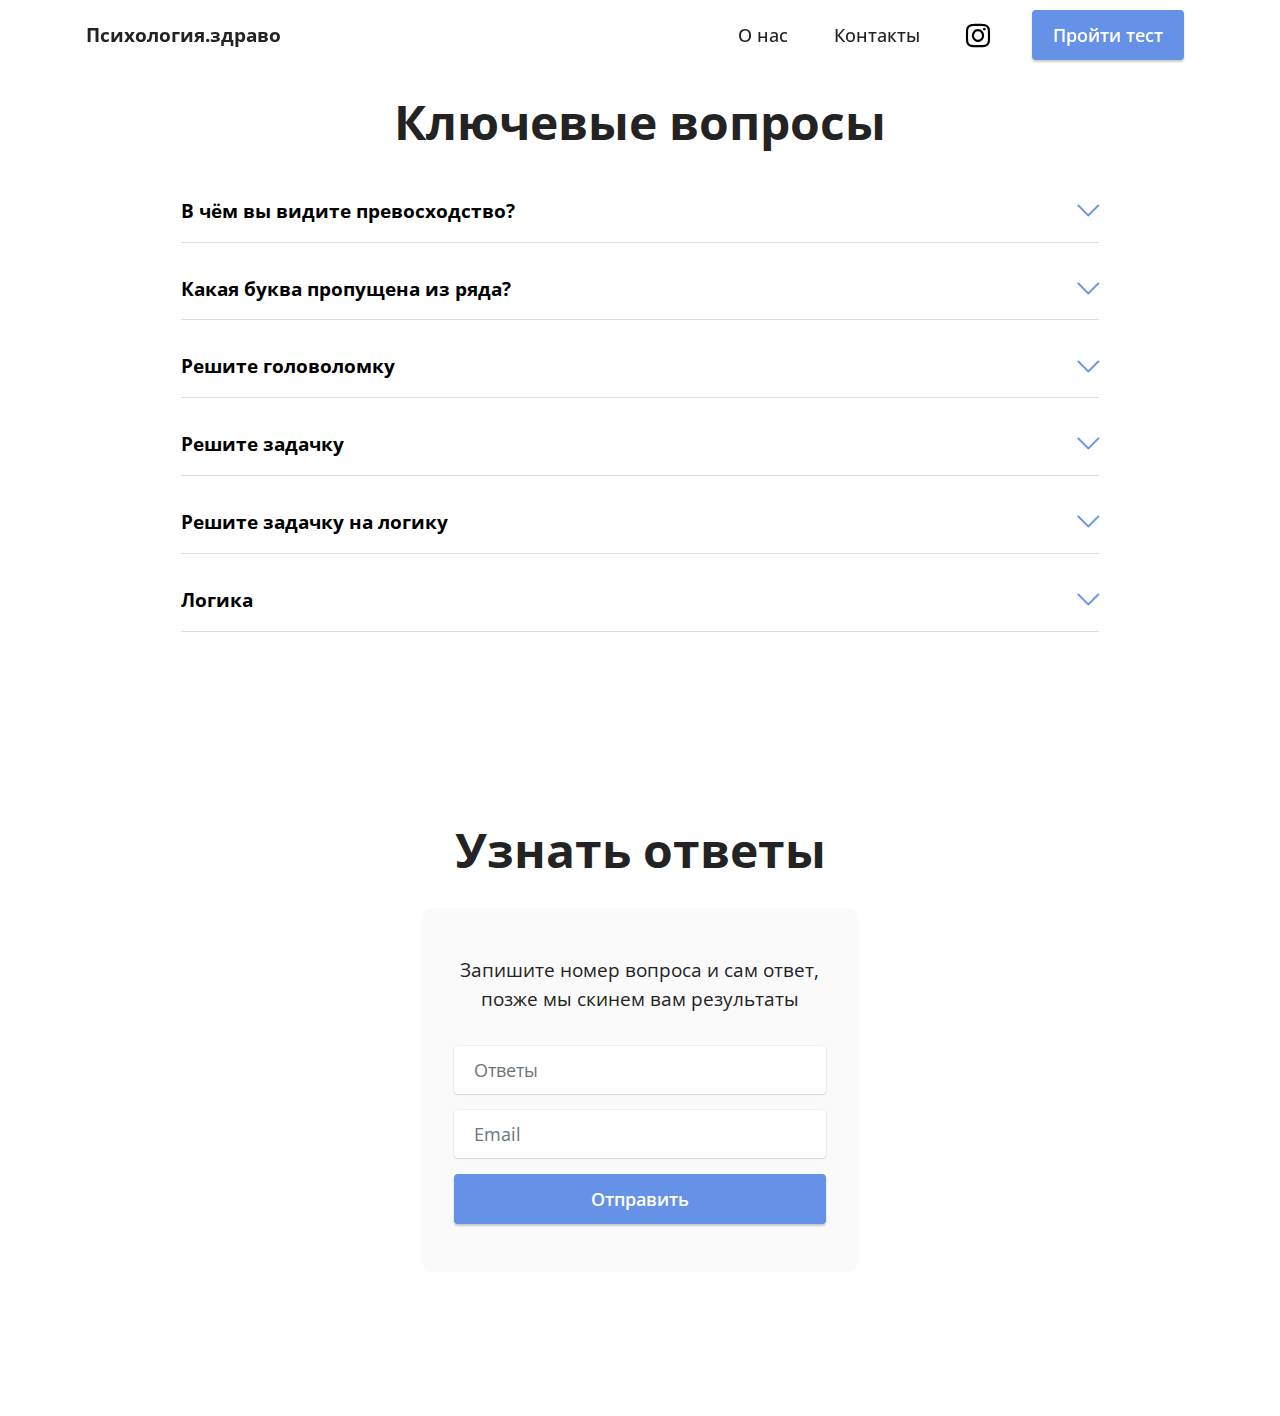
==== commit 41d66b05: "Add files via upload" ====
--- a/page1.html
+++ b/page1.html
@@ -63,7 +63,7 @@
                     
                     
                 </div>
-                <div class="navbar-buttons mbr-section-btn"><a class="btn btn-primary display-4" href="index.html#header9-2">Пройти тест</a></div>
+                <div class="navbar-buttons mbr-section-btn"><a class="btn btn-primary display-4" href="page1.html#content17-6">Пройти тест</a></div>
             </div>
         </div>
     </nav>
@@ -88,12 +88,12 @@
                     <div id="bootstrap-toggle" class="toggle-panel accordionStyles tab-content">
                         <div class="card mb-3">
                             <div class="card-header" role="tab" id="headingOne">
-                                <a role="button" class="collapsed panel-title text-black" data-toggle="collapse" data-bs-toggle="collapse" data-core="" href="#collapse1_6" aria-expanded="false" aria-controls="collapse1">
+                                <a role="button" class="collapsed panel-title text-black" data-toggle="collapse" data-bs-toggle="collapse" data-core="" href="#collapse1_1" aria-expanded="false" aria-controls="collapse1">
                                     <h6 class="panel-title-edit mbr-fonts-style mb-0 display-7"><strong>В чём вы видите превосходство?</strong></h6>
                                     <span class="sign mbr-iconfont mbri-arrow-down"></span>
                                 </a>
                             </div>
-                            <div id="collapse1_6" class="panel-collapse noScroll collapse" role="tabpanel" aria-labelledby="headingOne">
+                            <div id="collapse1_1" class="panel-collapse noScroll collapse" role="tabpanel" aria-labelledby="headingOne">
                                 <div class="panel-body">
                                     <p class="mbr-fonts-style panel-text display-7"><a href="page1.html#form7-7" class="text-primary">Ответить можно здесь</a></p>
                                 </div>
@@ -101,13 +101,13 @@
                         </div>
                         <div class="card mb-3">
                             <div class="card-header" role="tab" id="headingTwo">
-                                <a role="button" class="collapsed panel-title text-black" data-toggle="collapse" data-bs-toggle="collapse" data-core="" href="#collapse2_6" aria-expanded="false" aria-controls="collapse2">
+                                <a role="button" class="collapsed panel-title text-black" data-toggle="collapse" data-bs-toggle="collapse" data-core="" href="#collapse2_1" aria-expanded="false" aria-controls="collapse2">
                                     <h6 class="panel-title-edit mbr-fonts-style mb-0 display-7"><strong>Какая буква пропущена из ряда?</strong></h6>
                                     <span class="sign mbr-iconfont mbri-arrow-down"></span>
                                 </a>
 
                             </div>
-                            <div id="collapse2_6" class="panel-collapse noScroll collapse" role="tabpanel" aria-labelledby="headingTwo">
+                            <div id="collapse2_1" class="panel-collapse noScroll collapse" role="tabpanel" aria-labelledby="headingTwo">
                                 <div class="panel-body">
                                     <p class="mbr-fonts-style panel-text display-7">Задача: Й, Ц, У, К, Е, <strong>?</strong>, Г, Ш, Т, <strong>?</strong>, Б<br><a href="page1.html#form7-7" class="text-primary">Ответить</a></p>
                                 </div>
@@ -115,12 +115,12 @@
                         </div>
                         <div class="card mb-3">
                             <div class="card-header" role="tab" id="headingThree">
-                                <a role="button" class="collapsed panel-title text-black" data-toggle="collapse" data-bs-toggle="collapse" data-core="" href="#collapse3_6" aria-expanded="false" aria-controls="collapse3">
+                                <a role="button" class="collapsed panel-title text-black" data-toggle="collapse" data-bs-toggle="collapse" data-core="" href="#collapse3_1" aria-expanded="false" aria-controls="collapse3">
                                     <h6 class="panel-title-edit mbr-fonts-style mb-0 display-7"><strong>Решите головоломку</strong></h6>
                                     <span class="sign mbr-iconfont mbri-arrow-down"></span>
                                 </a>
                             </div>
-                            <div id="collapse3_6" class="panel-collapse noScroll collapse" role="tabpanel" aria-labelledby="headingThree">
+                            <div id="collapse3_1" class="panel-collapse noScroll collapse" role="tabpanel" aria-labelledby="headingThree">
                                 <div class="panel-body">
                                     <p class="mbr-fonts-style panel-text display-7">Задача:&nbsp;У Олиной мамы пять дочек:&nbsp;Вика, Аня, Марта, Кира...&nbsp;Как зовут пятую?<br><a href="page1.html#form7-7" class="text-primary">Ответить</a></p>
                                 </div>
@@ -128,19 +128,44 @@
                         </div>
                         <div class="card mb-3">
                             <div class="card-header" role="tab" id="headingThree">
-                                <a role="button" class="collapsed panel-title text-black" data-toggle="collapse" data-bs-toggle="collapse" data-core="" href="#collapse4_6" aria-expanded="false" aria-controls="collapse4">
+                                <a role="button" class="collapsed panel-title text-black" data-toggle="collapse" data-bs-toggle="collapse" data-core="" href="#collapse4_1" aria-expanded="false" aria-controls="collapse4">
                                     <h6 class="panel-title-edit mbr-fonts-style mb-0 display-7"><strong>Решите задачку</strong></h6>
                                     <span class="sign mbr-iconfont mbri-arrow-down"></span>
                                 </a>
                             </div>
-                            <div id="collapse4_6" class="panel-collapse noScroll collapse" role="tabpanel" aria-labelledby="headingThree">
+                            <div id="collapse4_1" class="panel-collapse noScroll collapse" role="tabpanel" aria-labelledby="headingThree">
                                 <div class="panel-body">
                                     <p class="mbr-fonts-style panel-text display-7">Задача: A = 5, B = 6,&nbsp;<br>A + B + C + F = 35<br>F = 20 C-?<br><a href="page1.html#form7-7" class="text-primary">Ответить</a></p>
                                 </div>
                             </div>
                         </div>
-                        
-                        
+                        <div class="card mb-3">
+                            <div class="card-header" role="tab" id="headingThree">
+                                <a role="button" class="collapsed panel-title text-black" data-toggle="collapse" data-bs-toggle="collapse" data-core="" href="#collapse5_1" aria-expanded="false" aria-controls="collapse5">
+                                   <h6 class="panel-title-edit mbr-fonts-style mb-0 display-7"><strong>Решите задачку на логику</strong></h6>
+                                        <span class="mbr-iconfont mobi-mbri-arrow-down mobi-mbri"></span>
+                                </a>
+                            </div>
+                            <div id="collapse5_1" class="panel-collapse noScroll collapse" role="tabpanel" aria-labelledby="headingThree">
+                                <div class="panel-body">
+                                    <p class="mbr-fonts-style panel-text display-7">В закрытой комнате есть 3 лампочки, а в коридоре 3 выключателя. За какое минимальное открытие дверей можно определить какой выключатель к какой лампочке относится?<br><a href="page1.html#form7-7" class="text-primary">Ответить</a></p>
+                                </div>
+                            </div>
+                        </div>
+                        <div class="card mb-3">
+                            <div class="card-header" role="tab" id="headingThree">
+                                <a role="button" class="collapsed panel-title text-black" data-toggle="collapse" data-bs-toggle="collapse" data-core="" href="#collapse6_1" aria-expanded="false" aria-controls="collapse6">
+                                    <h6 class="panel-title-edit mbr-fonts-style mb-0 display-7"><strong>Логика</strong></h6>
+                                    <span class="mbr-iconfont mobi-mbri-arrow-down mobi-mbri"></span>
+                                </a>
+                            </div>
+                            <div id="collapse6_1" class="panel-collapse noScroll collapse" role="tabpanel" aria-labelledby="headingThree">
+                                <div class="panel-body">
+                                    <p class="mbr-fonts-style panel-text display-7">
+                                       Идут жена с мужем, сестра с братом и жена с золовкой, сколько человек идет?<br><a href="page1.html#form7-7" class="text-primary">Ответить</a></p>
+                                </div>
+                            </div>
+                        </div>
                     </div>
                 </div>
             </div>
@@ -158,7 +183,7 @@
         </div>
         <div class="row justify-content-center mt-4">
             <div class="col-lg-8 mx-auto mbr-form" data-form-type="formoid">
-                <form action="https://mobirise.eu/" method="POST" class="mbr-form form-with-styler mx-auto" data-form-title="Form Name"><input type="hidden" name="email" data-form-email="true" value="tajCOZsNM5Z9wpF9ktqjJ62nIqfDbxr8/56FH30RCK6PD4vk6L/sU8yWtzerhhw2M1IbsQ3gf+SK5UdY8SZ51PmZENV7bjsayRoNKy1SB1GEe6fpuJ5K7o0EusLsfrA8">
+                <form action="https://mobirise.eu/" method="POST" class="mbr-form form-with-styler mx-auto" data-form-title="Form Name"><input type="hidden" name="email" data-form-email="true" value="YdB2qRPvinM4sxCKOnjGqQEDPvMB/SLdRuWViA8oUQa4eAQheHUupgaGuXQKK6YldJwwweiFIefR2PZv5q+FNI5ObIlaYQSUXixyU6KzZzkeOJLUG9wQxX+Cq4p61VKT">
                     <p class="mbr-text mbr-fonts-style align-center mb-4 display-7">
                         Запишите номер вопроса и сам ответ, позже мы скинем вам результаты</p>
                     <div class="row">
@@ -181,7 +206,7 @@
             </div>
         </div>
     </div>
-</section><section class="display-7" style="padding: 0;align-items: center;justify-content: center;flex-wrap: wrap;    align-content: center;display: flex;position: relative;height: 4rem;"><a href="https://mobiri.se/2870468" style="flex: 1 1;height: 4rem;position: absolute;width: 100%;z-index: 1;"><img alt="" style="height: 4rem;" src="[data-uri]"></a><p style="margin: 0;text-align: center;" class="display-7">Designed with &#8204;</p><a style="z-index:1" href="https://mobirise.com"> Website Builder Software</a></section><script src="assets/bootstrap/js/bootstrap.bundle.min.js"></script>  <script src="assets/smoothscroll/smooth-scroll.js"></script>  <script src="assets/ytplayer/index.js"></script>  <script src="assets/dropdown/js/navbar-dropdown.js"></script>  <script src="assets/mbr-switch-arrow/mbr-switch-arrow.js"></script>  <script src="assets/theme/js/script.js"></script>  <script src="assets/formoid/formoid.min.js"></script>  
+</section><section class="display-7" style="padding: 0;align-items: center;justify-content: center;flex-wrap: wrap;    align-content: center;display: flex;position: relative;height: 4rem;"><a href="https://mobiri.se/2870468" style="flex: 1 1;height: 4rem;position: absolute;width: 100%;z-index: 1;"><img alt="" style="height: 4rem;" src="[data-uri]"></a><p style="margin: 0;text-align: center;" class="display-7">Made with &#8204;</p><a style="z-index:1" href="https://mobirise.com/html-editor.html">HTML Editor</a></section><script src="assets/bootstrap/js/bootstrap.bundle.min.js"></script>  <script src="assets/smoothscroll/smooth-scroll.js"></script>  <script src="assets/ytplayer/index.js"></script>  <script src="assets/dropdown/js/navbar-dropdown.js"></script>  <script src="assets/mbr-switch-arrow/mbr-switch-arrow.js"></script>  <script src="assets/theme/js/script.js"></script>  <script src="assets/formoid/formoid.min.js"></script>  
   
   
  <div id="scrollToTop" class="scrollToTop mbr-arrow-up"><a style="text-align: center;"><i class="mbr-arrow-up-icon mbr-arrow-up-icon-cm cm-icon cm-icon-smallarrow-up"></i></a></div>
--- a/assets/mobirise/css/mbr-additional.css
+++ b/assets/mobirise/css/mbr-additional.css
@@ -1147,6 +1147,16 @@
 .cid-tv5uqrGEoF .link-wrap {
   color: #555555;
 }
+.cid-tv5RIjcSSE {
+  padding-top: 5rem;
+  padding-bottom: 5rem;
+  background-color: #ffffff;
+}
+.cid-tv5RZCUozZ {
+  padding-top: 5rem;
+  padding-bottom: 5rem;
+  background-color: #ffffff;
+}
 .cid-tv5wAUAwmv {
   background-color: #fafafa;
 }
--- a/assets/mobirise/css/mbr-additional.css
+++ b/assets/mobirise/css/mbr-additional.css
@@ -1147,6 +1147,16 @@
 .cid-tv5uqrGEoF .link-wrap {
   color: #555555;
 }
+.cid-tv5RIjcSSE {
+  padding-top: 5rem;
+  padding-bottom: 5rem;
+  background-color: #ffffff;
+}
+.cid-tv5RZCUozZ {
+  padding-top: 5rem;
+  padding-bottom: 5rem;
+  background-color: #ffffff;
+}
 .cid-tv5wAUAwmv {
   background-color: #fafafa;
 }
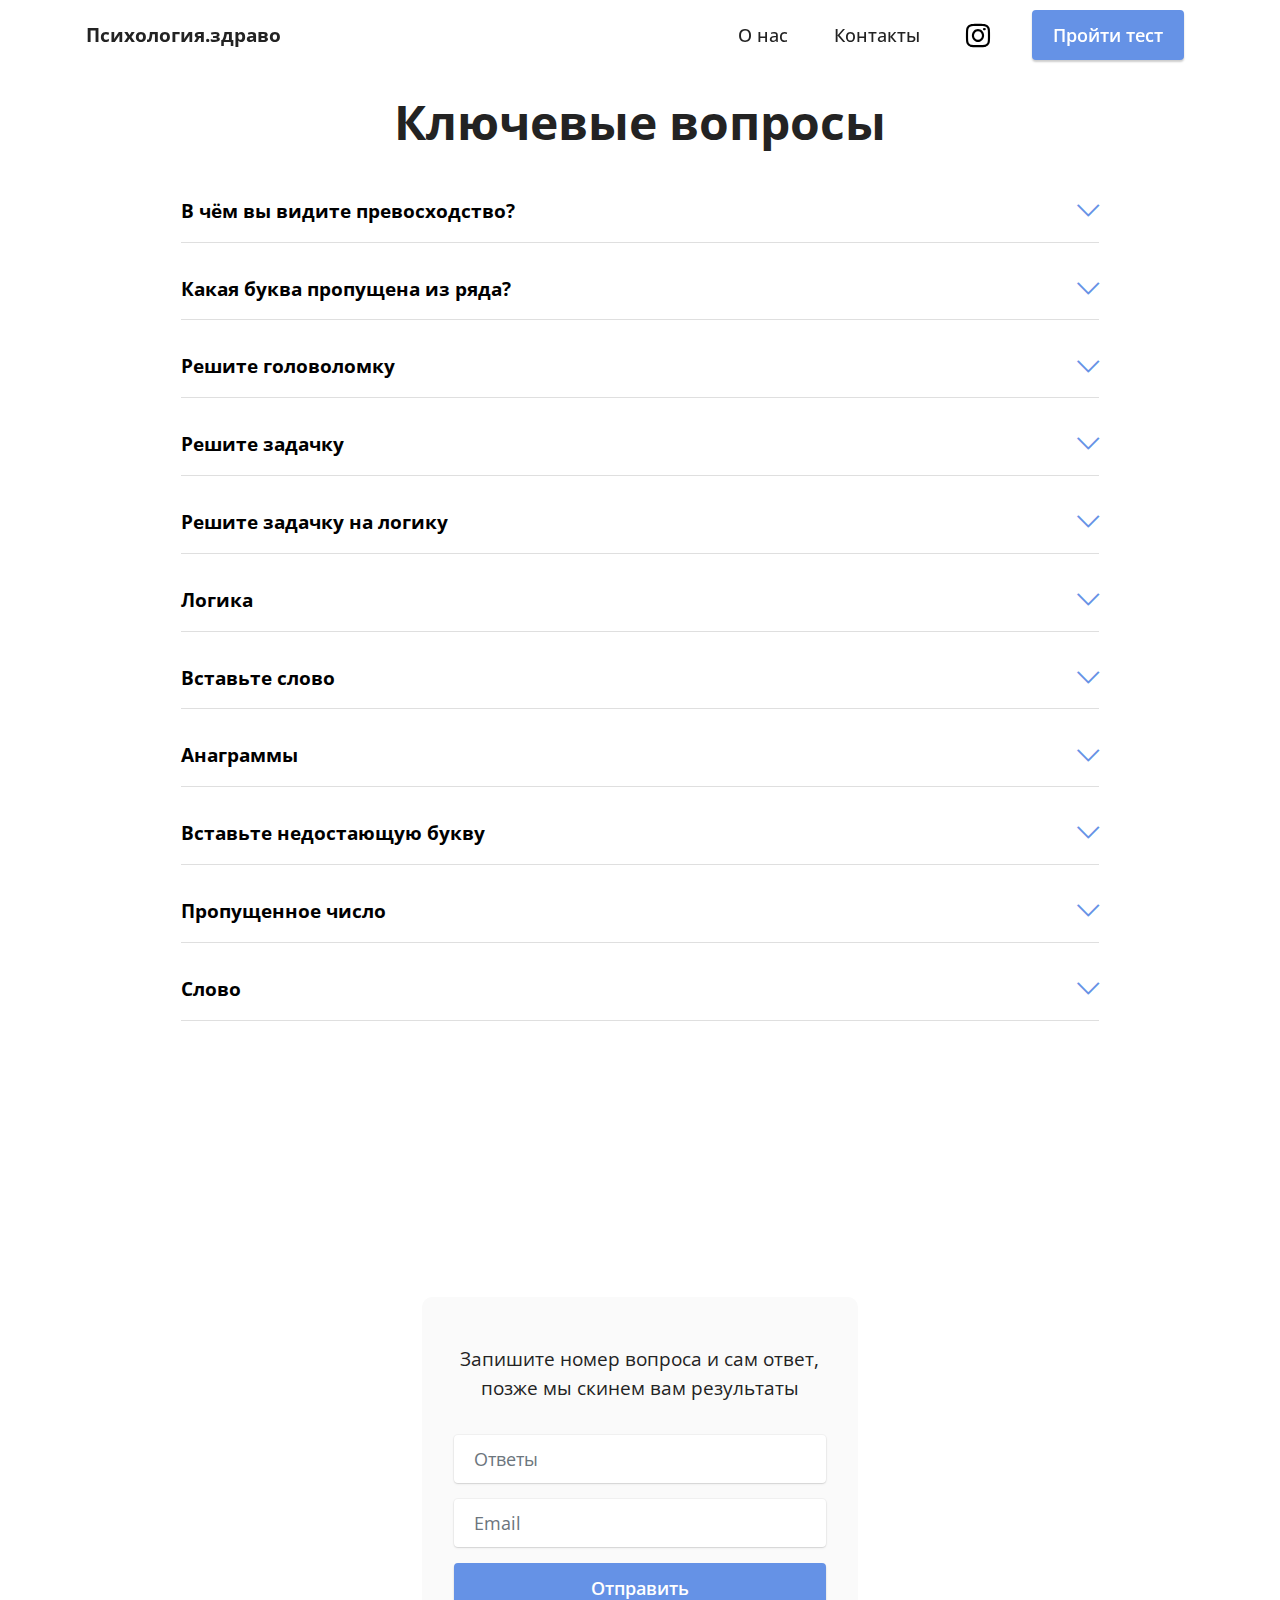
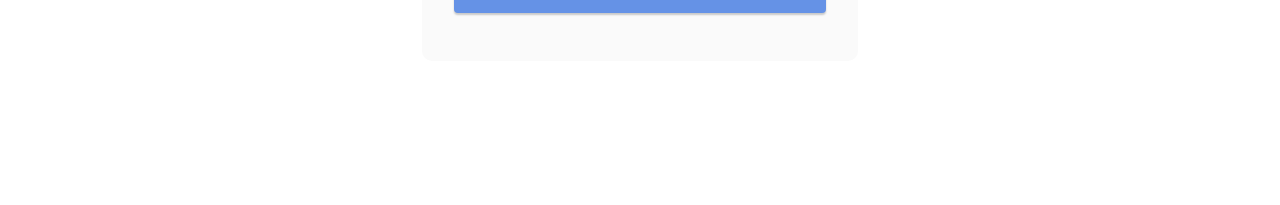
==== commit a90a112f: "Add files via upload" ====
--- a/page1.html
+++ b/page1.html
@@ -88,12 +88,12 @@
                     <div id="bootstrap-toggle" class="toggle-panel accordionStyles tab-content">
                         <div class="card mb-3">
                             <div class="card-header" role="tab" id="headingOne">
-                                <a role="button" class="collapsed panel-title text-black" data-toggle="collapse" data-bs-toggle="collapse" data-core="" href="#collapse1_1" aria-expanded="false" aria-controls="collapse1">
+                                <a role="button" class="collapsed panel-title text-black" data-toggle="collapse" data-bs-toggle="collapse" data-core="" href="#collapse1_7" aria-expanded="false" aria-controls="collapse1">
                                     <h6 class="panel-title-edit mbr-fonts-style mb-0 display-7"><strong>В чём вы видите превосходство?</strong></h6>
                                     <span class="sign mbr-iconfont mbri-arrow-down"></span>
                                 </a>
                             </div>
-                            <div id="collapse1_1" class="panel-collapse noScroll collapse" role="tabpanel" aria-labelledby="headingOne">
+                            <div id="collapse1_7" class="panel-collapse noScroll collapse" role="tabpanel" aria-labelledby="headingOne">
                                 <div class="panel-body">
                                     <p class="mbr-fonts-style panel-text display-7"><a href="page1.html#form7-7" class="text-primary">Ответить можно здесь</a></p>
                                 </div>
@@ -101,13 +101,13 @@
                         </div>
                         <div class="card mb-3">
                             <div class="card-header" role="tab" id="headingTwo">
-                                <a role="button" class="collapsed panel-title text-black" data-toggle="collapse" data-bs-toggle="collapse" data-core="" href="#collapse2_1" aria-expanded="false" aria-controls="collapse2">
+                                <a role="button" class="collapsed panel-title text-black" data-toggle="collapse" data-bs-toggle="collapse" data-core="" href="#collapse2_7" aria-expanded="false" aria-controls="collapse2">
                                     <h6 class="panel-title-edit mbr-fonts-style mb-0 display-7"><strong>Какая буква пропущена из ряда?</strong></h6>
                                     <span class="sign mbr-iconfont mbri-arrow-down"></span>
                                 </a>
 
                             </div>
-                            <div id="collapse2_1" class="panel-collapse noScroll collapse" role="tabpanel" aria-labelledby="headingTwo">
+                            <div id="collapse2_7" class="panel-collapse noScroll collapse" role="tabpanel" aria-labelledby="headingTwo">
                                 <div class="panel-body">
                                     <p class="mbr-fonts-style panel-text display-7">Задача: Й, Ц, У, К, Е, <strong>?</strong>, Г, Ш, Т, <strong>?</strong>, Б<br><a href="page1.html#form7-7" class="text-primary">Ответить</a></p>
                                 </div>
@@ -115,12 +115,12 @@
                         </div>
                         <div class="card mb-3">
                             <div class="card-header" role="tab" id="headingThree">
-                                <a role="button" class="collapsed panel-title text-black" data-toggle="collapse" data-bs-toggle="collapse" data-core="" href="#collapse3_1" aria-expanded="false" aria-controls="collapse3">
+                                <a role="button" class="collapsed panel-title text-black" data-toggle="collapse" data-bs-toggle="collapse" data-core="" href="#collapse3_7" aria-expanded="false" aria-controls="collapse3">
                                     <h6 class="panel-title-edit mbr-fonts-style mb-0 display-7"><strong>Решите головоломку</strong></h6>
                                     <span class="sign mbr-iconfont mbri-arrow-down"></span>
                                 </a>
                             </div>
-                            <div id="collapse3_1" class="panel-collapse noScroll collapse" role="tabpanel" aria-labelledby="headingThree">
+                            <div id="collapse3_7" class="panel-collapse noScroll collapse" role="tabpanel" aria-labelledby="headingThree">
                                 <div class="panel-body">
                                     <p class="mbr-fonts-style panel-text display-7">Задача:&nbsp;У Олиной мамы пять дочек:&nbsp;Вика, Аня, Марта, Кира...&nbsp;Как зовут пятую?<br><a href="page1.html#form7-7" class="text-primary">Ответить</a></p>
                                 </div>
@@ -128,12 +128,12 @@
                         </div>
                         <div class="card mb-3">
                             <div class="card-header" role="tab" id="headingThree">
-                                <a role="button" class="collapsed panel-title text-black" data-toggle="collapse" data-bs-toggle="collapse" data-core="" href="#collapse4_1" aria-expanded="false" aria-controls="collapse4">
+                                <a role="button" class="collapsed panel-title text-black" data-toggle="collapse" data-bs-toggle="collapse" data-core="" href="#collapse4_7" aria-expanded="false" aria-controls="collapse4">
                                     <h6 class="panel-title-edit mbr-fonts-style mb-0 display-7"><strong>Решите задачку</strong></h6>
                                     <span class="sign mbr-iconfont mbri-arrow-down"></span>
                                 </a>
                             </div>
-                            <div id="collapse4_1" class="panel-collapse noScroll collapse" role="tabpanel" aria-labelledby="headingThree">
+                            <div id="collapse4_7" class="panel-collapse noScroll collapse" role="tabpanel" aria-labelledby="headingThree">
                                 <div class="panel-body">
                                     <p class="mbr-fonts-style panel-text display-7">Задача: A = 5, B = 6,&nbsp;<br>A + B + C + F = 35<br>F = 20 C-?<br><a href="page1.html#form7-7" class="text-primary">Ответить</a></p>
                                 </div>
@@ -141,12 +141,12 @@
                         </div>
                         <div class="card mb-3">
                             <div class="card-header" role="tab" id="headingThree">
-                                <a role="button" class="collapsed panel-title text-black" data-toggle="collapse" data-bs-toggle="collapse" data-core="" href="#collapse5_1" aria-expanded="false" aria-controls="collapse5">
+                                <a role="button" class="collapsed panel-title text-black" data-toggle="collapse" data-bs-toggle="collapse" data-core="" href="#collapse5_7" aria-expanded="false" aria-controls="collapse5">
                                    <h6 class="panel-title-edit mbr-fonts-style mb-0 display-7"><strong>Решите задачку на логику</strong></h6>
                                         <span class="mbr-iconfont mobi-mbri-arrow-down mobi-mbri"></span>
                                 </a>
                             </div>
-                            <div id="collapse5_1" class="panel-collapse noScroll collapse" role="tabpanel" aria-labelledby="headingThree">
+                            <div id="collapse5_7" class="panel-collapse noScroll collapse" role="tabpanel" aria-labelledby="headingThree">
                                 <div class="panel-body">
                                     <p class="mbr-fonts-style panel-text display-7">В закрытой комнате есть 3 лампочки, а в коридоре 3 выключателя. За какое минимальное открытие дверей можно определить какой выключатель к какой лампочке относится?<br><a href="page1.html#form7-7" class="text-primary">Ответить</a></p>
                                 </div>
@@ -154,18 +154,107 @@
                         </div>
                         <div class="card mb-3">
                             <div class="card-header" role="tab" id="headingThree">
-                                <a role="button" class="collapsed panel-title text-black" data-toggle="collapse" data-bs-toggle="collapse" data-core="" href="#collapse6_1" aria-expanded="false" aria-controls="collapse6">
+                                <a role="button" class="collapsed panel-title text-black" data-toggle="collapse" data-bs-toggle="collapse" data-core="" href="#collapse6_7" aria-expanded="false" aria-controls="collapse6">
                                     <h6 class="panel-title-edit mbr-fonts-style mb-0 display-7"><strong>Логика</strong></h6>
                                     <span class="mbr-iconfont mobi-mbri-arrow-down mobi-mbri"></span>
                                 </a>
                             </div>
-                            <div id="collapse6_1" class="panel-collapse noScroll collapse" role="tabpanel" aria-labelledby="headingThree">
+                            <div id="collapse6_7" class="panel-collapse noScroll collapse" role="tabpanel" aria-labelledby="headingThree">
                                 <div class="panel-body">
                                     <p class="mbr-fonts-style panel-text display-7">
                                        Идут жена с мужем, сестра с братом и жена с золовкой, сколько человек идет?<br><a href="page1.html#form7-7" class="text-primary">Ответить</a></p>
                                 </div>
                             </div>
                         </div>
+                    </div>
+                </div>
+            </div>
+        </div>
+</section>
+
+<section data-bs-version="5.1" class="content17 cid-txDCWq1oBw" id="content17-a">
+
+    
+
+    
+    
+    
+    <div class="container">
+        
+            <div class="row justify-content-center">
+                <div class="col-12 col-md-10">
+                    
+                    
+                    <div id="bootstrap-toggle" class="toggle-panel accordionStyles tab-content">
+                        <div class="card mb-3">
+                            <div class="card-header" role="tab" id="headingOne">
+                                <a role="button" class="collapsed panel-title text-black" data-toggle="collapse" data-bs-toggle="collapse" data-core="" href="#collapse1_9" aria-expanded="false" aria-controls="collapse1">
+                                    <h6 class="panel-title-edit mbr-fonts-style mb-0 display-7"><strong>Вставьте слово</strong></h6>
+                                    <span class="sign mbr-iconfont mbri-arrow-down"></span>
+                                </a>
+                            </div>
+                            <div id="collapse1_9" class="panel-collapse noScroll collapse" role="tabpanel" aria-labelledby="headingOne">
+                                <div class="panel-body">
+                                    <p class="mbr-fonts-style panel-text display-7">Вставьте слово, которое служило бы окончанием первого и началом второго<br><a href="page1.html#form7-7" class="text-primary">ОБЫ(...)КА</a></p>
+                                </div>
+                            </div>
+                        </div>
+                        <div class="card mb-3">
+                            <div class="card-header" role="tab" id="headingTwo">
+                                <a role="button" class="collapsed panel-title text-black" data-toggle="collapse" data-bs-toggle="collapse" data-core="" href="#collapse2_9" aria-expanded="false" aria-controls="collapse2">
+                                    <h6 class="panel-title-edit mbr-fonts-style mb-0 display-7"><strong>Анаграммы</strong></h6>
+                                    <span class="sign mbr-iconfont mbri-arrow-down"></span>
+                                </a>
+
+                            </div>
+                            <div id="collapse2_9" class="panel-collapse noScroll collapse" role="tabpanel" aria-labelledby="headingTwo">
+                                <div class="panel-body">
+                                    <p class="mbr-fonts-style panel-text display-7">Решите анаграммы и исключите лишнее слово<br><a href="page1.html#form7-7" class="text-primary">ААЛТЕРК КОЖАЛ ДМОНЧЕА ШКААЧ</a></p>
+                                </div>
+                            </div>
+                        </div>
+                        <div class="card mb-3">
+                            <div class="card-header" role="tab" id="headingThree">
+                                <a role="button" class="collapsed panel-title text-black" data-toggle="collapse" data-bs-toggle="collapse" data-core="" href="#collapse3_9" aria-expanded="false" aria-controls="collapse3">
+                                    <h6 class="panel-title-edit mbr-fonts-style mb-0 display-7"><strong>Вставьте недостающую букву</strong></h6>
+                                    <span class="sign mbr-iconfont mbri-arrow-down"></span>
+                                </a>
+                            </div>
+                            <div id="collapse3_9" class="panel-collapse noScroll collapse" role="tabpanel" aria-labelledby="headingThree">
+                                <div class="panel-body">
+                                    <p class="mbr-fonts-style panel-text display-7"><a href="page1.html#form7-7" class="text-primary">Щ Ц Т П Л</a></p>
+                                </div>
+                            </div>
+                        </div>
+                        <div class="card mb-3">
+                            <div class="card-header" role="tab" id="headingThree">
+                                <a role="button" class="collapsed panel-title text-black" data-toggle="collapse" data-bs-toggle="collapse" data-core="" href="#collapse4_9" aria-expanded="false" aria-controls="collapse4">
+                                    <h6 class="panel-title-edit mbr-fonts-style mb-0 display-7"><strong>Пропущенное число</strong></h6>
+                                    <span class="sign mbr-iconfont mbri-arrow-down"></span>
+                                </a>
+                            </div>
+                            <div id="collapse4_9" class="panel-collapse noScroll collapse" role="tabpanel" aria-labelledby="headingThree">
+                                <div class="panel-body">
+                                    <p class="mbr-fonts-style panel-text display-7">
+                                       <a href="page1.html#form7-7" class="text-primary">196 (25) 324</a><br><a href="page1.html#form7-7" class="text-primary">325 (...) 137</a></p>
+                                </div>
+                            </div>
+                        </div>
+                        <div class="card mb-3">
+                            <div class="card-header" role="tab" id="headingThree">
+                                <a role="button" class="collapsed panel-title text-black" data-toggle="collapse" data-bs-toggle="collapse" data-core="" href="#collapse5_9" aria-expanded="false" aria-controls="collapse5">
+                                   <h6 class="panel-title-edit mbr-fonts-style mb-0 display-7"><strong>Слово</strong></h6>
+                                        <span class="mbr-iconfont mobi-mbri-arrow-down mobi-mbri"></span>
+                                </a>
+                            </div>
+                            <div id="collapse5_9" class="panel-collapse noScroll collapse" role="tabpanel" aria-labelledby="headingThree">
+                                <div class="panel-body">
+                                    <p class="mbr-fonts-style panel-text display-7">
+                                       Вставьте пропущенное слово, которое служило бы окончанием первого слова и началом второго<br><a href="page1.html#form7-7" class="text-primary">МЕ(...)ОЛАД</a></p>
+                                </div>
+                            </div>
+                        </div>
+                        
                     </div>
                 </div>
             </div>
@@ -183,7 +272,7 @@
         </div>
         <div class="row justify-content-center mt-4">
             <div class="col-lg-8 mx-auto mbr-form" data-form-type="formoid">
-                <form action="https://mobirise.eu/" method="POST" class="mbr-form form-with-styler mx-auto" data-form-title="Form Name"><input type="hidden" name="email" data-form-email="true" value="YdB2qRPvinM4sxCKOnjGqQEDPvMB/SLdRuWViA8oUQa4eAQheHUupgaGuXQKK6YldJwwweiFIefR2PZv5q+FNI5ObIlaYQSUXixyU6KzZzkeOJLUG9wQxX+Cq4p61VKT">
+                <form action="https://mobirise.eu/" method="POST" class="mbr-form form-with-styler mx-auto" data-form-title="Form Name"><input type="hidden" name="email" data-form-email="true" value="f8BMrpll9kMhJ8O+MIn7yEMbfqkihvBwyYDS5kE52QidkFqhW8bI5PdPYSTZ6aoguaUi3jKfRobI2VQqKRUvUAuIjs6XaSGfrPCDECpmU9c1II9hIbnTlPAYYIUj38LF">
                     <p class="mbr-text mbr-fonts-style align-center mb-4 display-7">
                         Запишите номер вопроса и сам ответ, позже мы скинем вам результаты</p>
                     <div class="row">
@@ -206,7 +295,7 @@
             </div>
         </div>
     </div>
-</section><section class="display-7" style="padding: 0;align-items: center;justify-content: center;flex-wrap: wrap;    align-content: center;display: flex;position: relative;height: 4rem;"><a href="https://mobiri.se/2870468" style="flex: 1 1;height: 4rem;position: absolute;width: 100%;z-index: 1;"><img alt="" style="height: 4rem;" src="[data-uri]"></a><p style="margin: 0;text-align: center;" class="display-7">Made with &#8204;</p><a style="z-index:1" href="https://mobirise.com/html-editor.html">HTML Editor</a></section><script src="assets/bootstrap/js/bootstrap.bundle.min.js"></script>  <script src="assets/smoothscroll/smooth-scroll.js"></script>  <script src="assets/ytplayer/index.js"></script>  <script src="assets/dropdown/js/navbar-dropdown.js"></script>  <script src="assets/mbr-switch-arrow/mbr-switch-arrow.js"></script>  <script src="assets/theme/js/script.js"></script>  <script src="assets/formoid/formoid.min.js"></script>  
+</section><section class="display-7" style="padding: 0;align-items: center;justify-content: center;flex-wrap: wrap;    align-content: center;display: flex;position: relative;height: 4rem;"><a href="https://mobiri.se/2870468" style="flex: 1 1;height: 4rem;position: absolute;width: 100%;z-index: 1;"><img alt="" style="height: 4rem;" src="[data-uri]"></a><p style="margin: 0;text-align: center;" class="display-7">Made with &#8204;</p><a style="z-index:1" href="https://mobirise.com/offline-website-builder.html">Offline Website Builder</a></section><script src="assets/bootstrap/js/bootstrap.bundle.min.js"></script>  <script src="assets/smoothscroll/smooth-scroll.js"></script>  <script src="assets/ytplayer/index.js"></script>  <script src="assets/dropdown/js/navbar-dropdown.js"></script>  <script src="assets/mbr-switch-arrow/mbr-switch-arrow.js"></script>  <script src="assets/theme/js/script.js"></script>  <script src="assets/formoid/formoid.min.js"></script>  
   
   
  <div id="scrollToTop" class="scrollToTop mbr-arrow-up"><a style="text-align: center;"><i class="mbr-arrow-up-icon mbr-arrow-up-icon-cm cm-icon cm-icon-smallarrow-up"></i></a></div>
--- a/assets/mobirise/css/mbr-additional.css
+++ b/assets/mobirise/css/mbr-additional.css
@@ -1552,7 +1552,7 @@
 }
 .cid-tv5za9JLR6 {
   padding-top: 6rem;
-  padding-bottom: 6rem;
+  padding-bottom: 0rem;
   background-color: #ffffff;
 }
 .cid-tv5za9JLR6 .mbr-fallback-image.disabled {
@@ -1589,6 +1589,45 @@
 .cid-tv5za9JLR6 .panel-title-edit {
   color: #000000;
 }
+.cid-txDCWq1oBw {
+  padding-top: 0rem;
+  padding-bottom: 6rem;
+  background-color: #ffffff;
+}
+.cid-txDCWq1oBw .mbr-fallback-image.disabled {
+  display: none;
+}
+.cid-txDCWq1oBw .mbr-fallback-image {
+  display: block;
+  background-size: cover;
+  background-position: center center;
+  width: 100%;
+  height: 100%;
+  position: absolute;
+  top: 0;
+}
+.cid-txDCWq1oBw .card .card-header {
+  background-color: transparent;
+  margin-bottom: 0;
+}
+.cid-txDCWq1oBw .panel-title {
+  display: flex;
+  align-items: center;
+  justify-content: space-between;
+}
+.cid-txDCWq1oBw .mbr-iconfont {
+  padding-left: 1rem;
+  font-family: 'Moririse2' !important;
+  font-size: 1.4rem !important;
+  color: #6592e6;
+}
+.cid-txDCWq1oBw .panel-body,
+.cid-txDCWq1oBw .card-header {
+  padding: 1rem 0;
+}
+.cid-txDCWq1oBw .panel-title-edit {
+  color: #000000;
+}
 .cid-tv5AXmOUPk {
   padding-top: 5rem;
   padding-bottom: 5rem;
--- a/assets/mobirise/css/mbr-additional.css
+++ b/assets/mobirise/css/mbr-additional.css
@@ -1552,7 +1552,7 @@
 }
 .cid-tv5za9JLR6 {
   padding-top: 6rem;
-  padding-bottom: 6rem;
+  padding-bottom: 0rem;
   background-color: #ffffff;
 }
 .cid-tv5za9JLR6 .mbr-fallback-image.disabled {
@@ -1589,6 +1589,45 @@
 .cid-tv5za9JLR6 .panel-title-edit {
   color: #000000;
 }
+.cid-txDCWq1oBw {
+  padding-top: 0rem;
+  padding-bottom: 6rem;
+  background-color: #ffffff;
+}
+.cid-txDCWq1oBw .mbr-fallback-image.disabled {
+  display: none;
+}
+.cid-txDCWq1oBw .mbr-fallback-image {
+  display: block;
+  background-size: cover;
+  background-position: center center;
+  width: 100%;
+  height: 100%;
+  position: absolute;
+  top: 0;
+}
+.cid-txDCWq1oBw .card .card-header {
+  background-color: transparent;
+  margin-bottom: 0;
+}
+.cid-txDCWq1oBw .panel-title {
+  display: flex;
+  align-items: center;
+  justify-content: space-between;
+}
+.cid-txDCWq1oBw .mbr-iconfont {
+  padding-left: 1rem;
+  font-family: 'Moririse2' !important;
+  font-size: 1.4rem !important;
+  color: #6592e6;
+}
+.cid-txDCWq1oBw .panel-body,
+.cid-txDCWq1oBw .card-header {
+  padding: 1rem 0;
+}
+.cid-txDCWq1oBw .panel-title-edit {
+  color: #000000;
+}
 .cid-tv5AXmOUPk {
   padding-top: 5rem;
   padding-bottom: 5rem;
